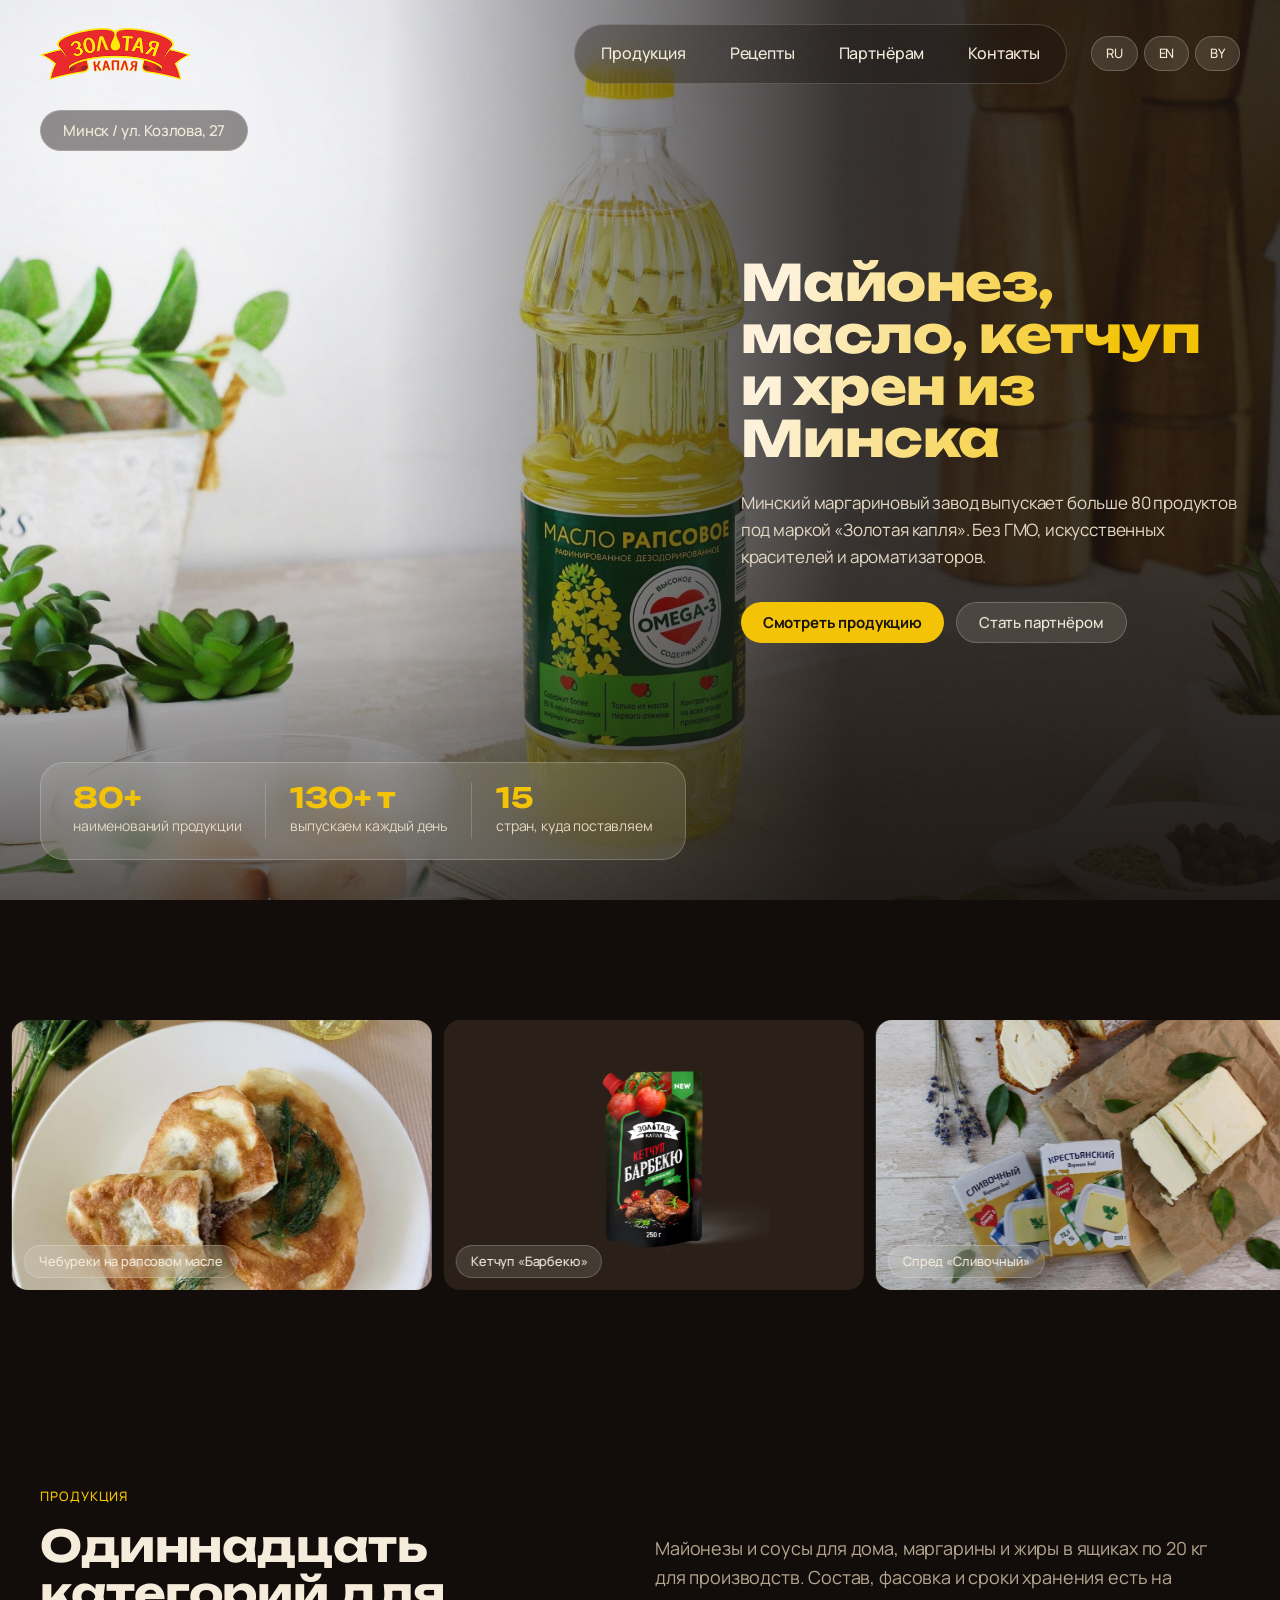
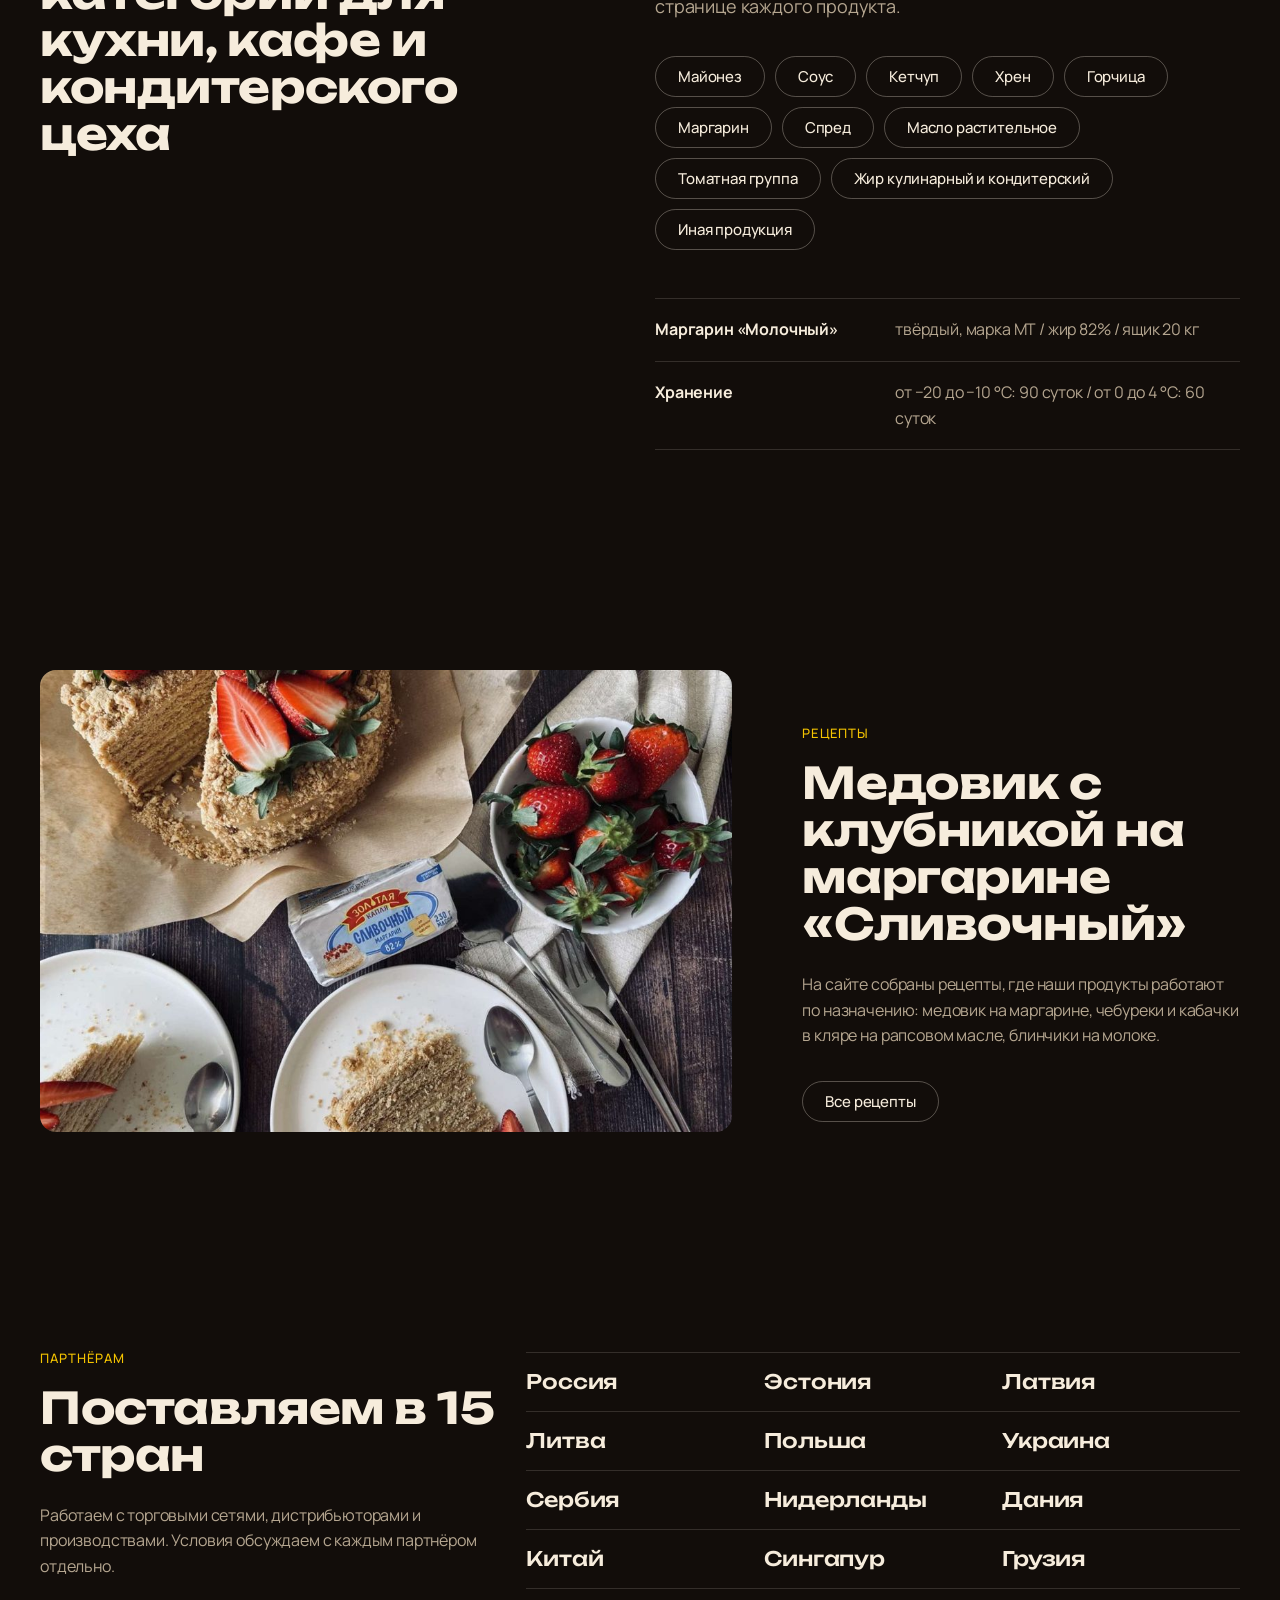
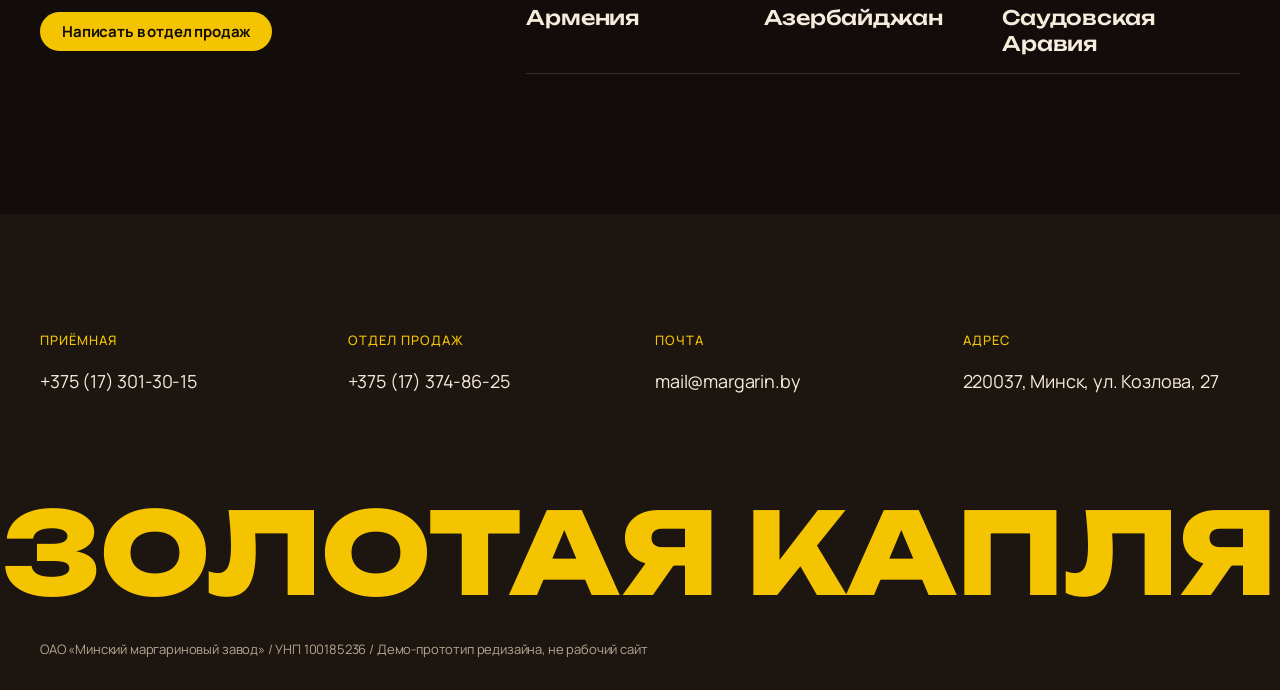
==== index.html @ e184e47b "Demo homepage redesign margarin.by" ====
<!doctype html><html lang="ru"><head><meta charset="utf-8"><meta name="viewport" content="width=device-width,initial-scale=1">
<title>Золотая капля / Минский маргариновый завод</title>
<link rel="preconnect" href="https://fonts.googleapis.com"><link href="https://fonts.googleapis.com/css2?family=Unbounded:wght@500;700;800&family=Manrope:wght@400;500;700&display=swap" rel="stylesheet">
<link rel="stylesheet" href="style.css"></head><body>
<div class="grain" aria-hidden="true"></div>
<header class="top">
  <a href="#" class="logo"><img src="assets/logo.png" alt="Золотая капля"></a>
  <nav class="menu"><a href="#products">Продукция</a><a href="#recipes">Рецепты</a><a href="#partners">Партнёрам</a><a href="#contacts">Контакты</a></nav>
  <div class="lang"><a class="pill glass" href="#">RU</a><a class="pill glass" href="#">EN</a><a class="pill glass" href="#">BY</a></div>
  <button class="burger pill glass" aria-label="Меню">Меню</button>
</header>

<section class="hero">
  <img class="hero-bg" src="assets/hero.jpg" alt="Масло рапсовое «Золотая капля» на кухонном столе">
  <div class="hero-shade"></div>
  <div class="hero-corner tl"><span class="pill glass">Минск / ул. Козлова, 27</span></div>
  <div class="hero-col">
    <h1 class="grad">Майонез, масло, кетчуп и хрен из Минска</h1>
    <p>Минский маргариновый завод выпускает больше 80 продуктов под маркой «Золотая капля». Без ГМО, искусственных красителей и ароматизаторов.</p>
    <div class="btns"><a class="pill solid" href="#products">Смотреть продукцию</a><a class="pill glass" href="#partners">Стать партнёром</a></div>
  </div>
  <ul class="hero-facts glass">
    <li><b>80+</b><span>наименований продукции</span></li>
    <li><b>130+ т</b><span>выпускаем каждый день</span></li>
    <li><b>15</b><span>стран, куда поставляем</span></li>
  </ul>
</section>

<section class="tape" aria-label="Продукция и блюда">
  <div class="track" id="track">
    <figure><img src="assets/medovik.jpg" alt=""><figcaption class="pill glass">Медовик на маргарине «Сливочный»</figcaption></figure>
    <figure class="pack"><img src="assets/pack-oil.png" alt=""><figcaption class="pill glass">Масло рапсовое с прованскими травами</figcaption></figure>
    <figure><img src="assets/ketchupy.jpg" alt=""><figcaption class="pill glass">Кетчупы</figcaption></figure>
    <figure class="pack"><img src="assets/pack-pink.png" alt=""><figcaption class="pill glass">Розовый майонез</figcaption></figure>
    <figure><img src="assets/cheburek.jpg" alt=""><figcaption class="pill glass">Чебуреки на рапсовом масле</figcaption></figure>
    <figure class="pack"><img src="assets/pack-bbq.png" alt=""><figcaption class="pill glass">Кетчуп «Барбекю»</figcaption></figure>
    <figure><img src="assets/spred.jpg" alt=""><figcaption class="pill glass">Спред «Сливочный»</figcaption></figure>
    <figure class="pack"><img src="assets/pack-vegan.png" alt=""><figcaption class="pill glass">Соус «Веган»</figcaption></figure>
    <figure><img src="assets/provansal.jpg" alt=""><figcaption class="pill glass">Майонез «Провансаль»</figcaption></figure>
    <figure class="pack"><img src="assets/pack-burger.png" alt=""><figcaption class="pill glass">Соус «Бургер»</figcaption></figure>
  </div>
</section>

<section class="split" id="products">
  <div class="wrap">
    <div class="split-l"><p class="kick">Продукция</p><h2>Одиннадцать категорий для кухни, кафе и кондитерского цеха</h2></div>
    <div class="split-r">
      <p class="lead">Майонезы и соусы для дома, маргарины и жиры в ящиках по 20 кг для производств. Состав, фасовка и сроки хранения есть на странице каждого продукта.</p>
      <ul class="chips">
        <li><a class="pill line" href="https://margarin.by/product/majonez/">Майонез</a></li><li><a class="pill line" href="https://margarin.by/product/sous/">Соус</a></li><li><a class="pill line" href="https://margarin.by/product/ketchup/">Кетчуп</a></li><li><a class="pill line" href="https://margarin.by/product/hren/">Хрен</a></li><li><a class="pill line" href="https://margarin.by/product/gorchicza/">Горчица</a></li><li><a class="pill line" href="https://margarin.by/product/margarin/">Маргарин</a></li><li><a class="pill line" href="https://margarin.by/product/spred/">Спред</a></li><li><a class="pill line" href="https://margarin.by/product/maslo-rastitelnoe/">Масло растительное</a></li><li><a class="pill line" href="https://margarin.by/product/tomatnaya-gruppa/">Томатная группа</a></li><li><a class="pill line" href="https://margarin.by/product/zhir-kulinarnyj-i-konditerskij/">Жир кулинарный и кондитерский</a></li><li><a class="pill line" href="https://margarin.by/product/inaya-produkcziya/">Иная продукция</a></li>
      </ul>
      <dl class="spec">
        <div><dt>Маргарин «Молочный»</dt><dd>твёрдый, марка МТ / жир 82% / ящик 20 кг</dd></div>
        <div><dt>Хранение</dt><dd>от −20 до −10 °C: 90 суток / от 0 до 4 °C: 60 суток</dd></div>
      </dl>
    </div>
  </div>
</section>

<section class="recipe" id="recipes">
  <div class="wrap">
    <figure class="recipe-ph"><img src="assets/medovik.jpg" alt="Медовик с клубникой"></figure>
    <div class="recipe-tx">
      <p class="kick">Рецепты</p>
      <h2>Медовик с клубникой на маргарине «Сливочный»</h2>
      <p>На сайте собраны рецепты, где наши продукты работают по назначению: медовик на маргарине, чебуреки и кабачки в кляре на рапсовом масле, блинчики на молоке.</p>
      <a class="pill line" href="https://margarin.by/recipe/">Все рецепты</a>
    </div>
  </div>
</section>

<section class="partners" id="partners">
  <div class="wrap">
    <div class="p-l"><p class="kick">Партнёрам</p><h2>Поставляем в 15 стран</h2><p>Работаем с торговыми сетями, дистрибьюторами и производствами. Условия обсуждаем с каждым партнёром отдельно.</p>
      <a class="pill solid" href="mailto:mail@margarin.by">Написать в отдел продаж</a></div>
    <ul class="countries"><li>Россия</li><li>Эстония</li><li>Латвия</li><li>Литва</li><li>Польша</li><li>Украина</li><li>Сербия</li><li>Нидерланды</li><li>Дания</li><li>Китай</li><li>Сингапур</li><li>Грузия</li><li>Армения</li><li>Азербайджан</li><li>Саудовская Аравия</li></ul>
  </div>
</section>

<footer class="foot" id="contacts">
  <div class="wrap foot-row">
    <div><p class="kick">Приёмная</p><a href="tel:+375173013015">+375 (17) 301-30-15</a></div>
    <div><p class="kick">Отдел продаж</p><a href="tel:+375173748625">+375 (17) 374-86-25</a></div>
    <div><p class="kick">Почта</p><a href="mailto:mail@margarin.by">mail@margarin.by</a></div>
    <div><p class="kick">Адрес</p><span>220037, Минск, ул. Козлова, 27</span></div>
  </div>
  <div class="caps" aria-hidden="true"><span id="caps">ЗОЛОТАЯ КАПЛЯ</span></div>
  <div class="wrap legal">ОАО «Минский маргариновый завод» / УНП 100185236 / Демо-прототип редизайна, не рабочий сайт</div>
</footer>
<script src="main.js"></script></body></html>
---- style.css ----
:root{--bg:#120d0a;--bg2:#1c1510;--ink:#f6ecdc;--mute:#b5a690;--acc:#f5c400;--e:cubic-bezier(.215,.61,.355,1);--disp:'Unbounded',sans-serif;--txt:'Manrope',sans-serif}
*{box-sizing:border-box;margin:0;padding:0}html{scroll-behavior:smooth}body{background:var(--bg);color:var(--ink);font:400 16px/1.6 var(--txt);letter-spacing:-.01em;overflow-x:hidden}
img{display:block;max-width:100%}a{color:inherit;text-decoration:none}ul{list-style:none}
.grain{position:fixed;inset:0;z-index:100;pointer-events:none;opacity:.06;background-image:url("data:image/svg+xml,%3Csvg xmlns='http://www.w3.org/2000/svg' width='200' height='200'%3E%3Cfilter id='n'%3E%3CfeTurbulence type='fractalNoise' baseFrequency='.85' numOctaves='3' stitchTiles='stitch'/%3E%3C/filter%3E%3Crect width='200' height='200' filter='url(%23n)'/%3E%3C/svg%3E");background-size:200px 200px}
.wrap{max-width:1520px;margin:0 auto;padding:0 40px}
.pill{display:inline-flex;align-items:center;gap:8px;border-radius:999px;padding:12px 22px;font:500 15px/1 var(--txt);transition:background .3s var(--e),color .3s var(--e),border-color .3s var(--e)}
.glass{background:rgba(255,248,235,.12);backdrop-filter:blur(18px);-webkit-backdrop-filter:blur(18px);border:1px solid rgba(255,248,235,.22)}
.solid{background:var(--acc);color:var(--bg);font-weight:700}.solid:hover{background:var(--ink)}
.line{border:1px solid rgba(246,236,220,.3)}.line:hover,.glass:hover{border-color:var(--acc);color:var(--acc)}
.kick{font:500 13px/1 var(--txt);text-transform:uppercase;letter-spacing:.08em;color:var(--acc);margin-bottom:20px}
h2{font:700 clamp(30px,3.4vw,52px)/1.08 var(--disp);letter-spacing:-.01em}
/* header */
.top{position:absolute;z-index:20;top:0;left:0;right:0;display:flex;align-items:center;gap:24px;padding:24px 40px}
.logo img{height:52px;width:auto}
.menu{display:flex;gap:4px;margin-left:auto;padding:6px;border-radius:999px;background:rgba(18,13,10,.35);backdrop-filter:blur(18px);-webkit-backdrop-filter:blur(18px);border:1px solid rgba(255,248,235,.18)}
.menu a{padding:10px 20px;border-radius:999px;font-weight:500;transition:background .3s var(--e)}.menu a:hover{background:rgba(255,248,235,.14)}
.lang{display:flex;gap:6px}.lang .pill{padding:10px 14px;font-size:13px}.burger{display:none;color:var(--ink);cursor:pointer}
/* hero */
.hero{position:relative;height:100vh;min-height:680px;overflow:hidden}
.hero-bg{position:absolute;inset:0;width:100%;height:100%;object-fit:cover;object-position:40% 50%}
.hero-shade{position:absolute;inset:0;background:linear-gradient(90deg,rgba(18,13,10,0) 30%,rgba(18,13,10,.82) 66%),linear-gradient(0deg,rgba(18,13,10,.7),rgba(18,13,10,0) 40%)}
.hero-corner.tl{position:absolute;left:40px;top:110px}
.hero-col{position:absolute;right:40px;top:50%;transform:translateY(-50%);width:39vw;max-width:620px}
.grad{font:800 clamp(34px,3.9vw,64px)/1.04 var(--disp);letter-spacing:-.01em;background:linear-gradient(100deg,#fff4dc 10%,#f5c400 75%);-webkit-background-clip:text;background-clip:text;color:transparent}
.hero-col p{margin:24px 0 32px;max-width:500px;color:#e6d9c4;font-size:17px}.btns{display:flex;gap:12px;flex-wrap:wrap}
.hero-facts{position:absolute;left:40px;bottom:40px;display:flex;gap:0;border-radius:24px;padding:20px 8px}
.hero-facts li{padding:0 24px;border-left:1px solid rgba(255,248,235,.2)}.hero-facts li:first-child{border:0}
.hero-facts b{display:block;font:700 28px/1.1 var(--disp);color:var(--acc)}.hero-facts span{font-size:14px;color:#e6d9c4}
/* tape */
.tape{padding:120px 0;overflow:hidden}
.track{display:flex;gap:12px;width:max-content;will-change:transform}
.track figure{position:relative;flex:0 0 420px;height:270px;border-radius:16px;overflow:hidden;background:var(--bg2)}
.track figure img{width:100%;height:100%;object-fit:cover}.track .pack{background:#2a2019}.track .pack img{object-fit:contain;padding:18px}
.track figcaption{position:absolute;left:12px;bottom:12px;font-size:13px;padding:9px 14px;color:var(--ink)}
/* split */
.split{padding:80px 0 140px}.split .wrap{display:grid;grid-template-columns:1fr 1fr;gap:30px}
.split-l h2{max-width:39vw}.split-r{padding-top:44px}.lead{color:var(--mute);font-size:18px;max-width:560px}
.chips{display:flex;flex-wrap:wrap;gap:10px;margin:36px 0 48px}
.spec{border-top:1px solid rgba(246,236,220,.15)}.spec div{display:grid;grid-template-columns:220px 1fr;gap:20px;padding:18px 0;border-bottom:1px solid rgba(246,236,220,.15)}.spec dt{font-weight:700}.spec dd{color:var(--mute)}
/* recipe */
.recipe{padding:80px 0}.recipe .wrap{display:grid;grid-template-columns:1.45fr 1fr;gap:30px;align-items:end}
.recipe-ph{border-radius:16px;overflow:hidden;aspect-ratio:3/2}.recipe-ph img{width:100%;height:100%;object-fit:cover}
.recipe-tx{padding:0 0 10px 40px}.recipe-tx p:not(.kick){color:var(--mute);margin:24px 0 32px}
/* partners */
.partners{padding:140px 0}.partners .wrap{display:grid;grid-template-columns:39fr 61fr;gap:30px}
.p-l p:not(.kick){color:var(--mute);margin:24px 0 32px;max-width:440px}
.countries{display:grid;grid-template-columns:repeat(3,1fr);align-content:start;border-top:1px solid rgba(246,236,220,.15)}
.countries li{padding:16px 0;border-bottom:1px solid rgba(246,236,220,.15);font:500 20px/1.3 var(--disp)}
/* footer */
.foot{padding:120px 0 30px;background:var(--bg2)}.foot-row{display:grid;grid-template-columns:repeat(4,1fr);gap:30px}.foot-row a,.foot-row span{font-size:18px}
.caps{overflow:hidden;margin:100px 0 30px;white-space:nowrap;line-height:.82}
.caps{text-align:center}.caps span{display:inline-block;font:800 100px/1 var(--disp);letter-spacing:0;text-transform:uppercase;color:var(--acc);text-align:center}
.legal{font-size:13px;color:var(--mute)}
@media(max-width:900px){
 .wrap{padding:0 20px}.top{padding:16px 20px}.logo img{height:40px}.menu,.lang{display:none}.burger{display:inline-flex;margin-left:auto;padding:10px 16px}
 .hero{height:100svh;min-height:640px}.hero-bg{object-position:30% 50%}
 .hero-shade{background:linear-gradient(0deg,rgba(18,13,10,.95) 30%,rgba(18,13,10,0) 65%)}
 .hero-corner.tl{left:20px;top:84px}.hero-col{left:20px;right:20px;top:auto;bottom:120px;transform:none;width:auto}.hero-col p{font-size:15px;margin:14px 0 20px}
 .grad{font-size:30px}.hero-facts{left:20px;right:20px;bottom:20px;padding:14px 0}.hero-facts li{padding:0 12px;flex:1}.hero-facts b{font-size:18px}.hero-facts span{font-size:11px;line-height:1.3;display:block}
 .tape{padding:80px 0}.track figure{flex-basis:300px;height:193px}
 .split .wrap,.recipe .wrap,.partners .wrap{grid-template-columns:1fr}.split-l h2{max-width:none}.split-r{padding-top:0}.recipe-tx{padding:0}
 .spec div{grid-template-columns:1fr;gap:4px}.hero-bg{object-position:38% 20%}.countries{grid-template-columns:1fr 1fr}.countries li{font-size:15px}.foot-row{grid-template-columns:1fr 1fr}.partners{padding:80px 0}.split{padding:80px 0}.foot{padding:80px 0 24px}
}
@media(prefers-reduced-motion:reduce){*{transition:none!important;scroll-behavior:auto!important}}
.hero-corner .pill{background:rgba(18,13,10,.45);color:var(--ink)}
.foot-row a{white-space:nowrap}
@media(max-width:900px){.hero-bg{height:50%;object-position:38% 12%}.burger{background:rgba(18,13,10,.45)}.hero-shade{background:linear-gradient(0deg,var(--bg) 42%,rgba(18,13,10,0) 60%)}.hero-col{bottom:118px}.foot-row a{font-size:16px}}
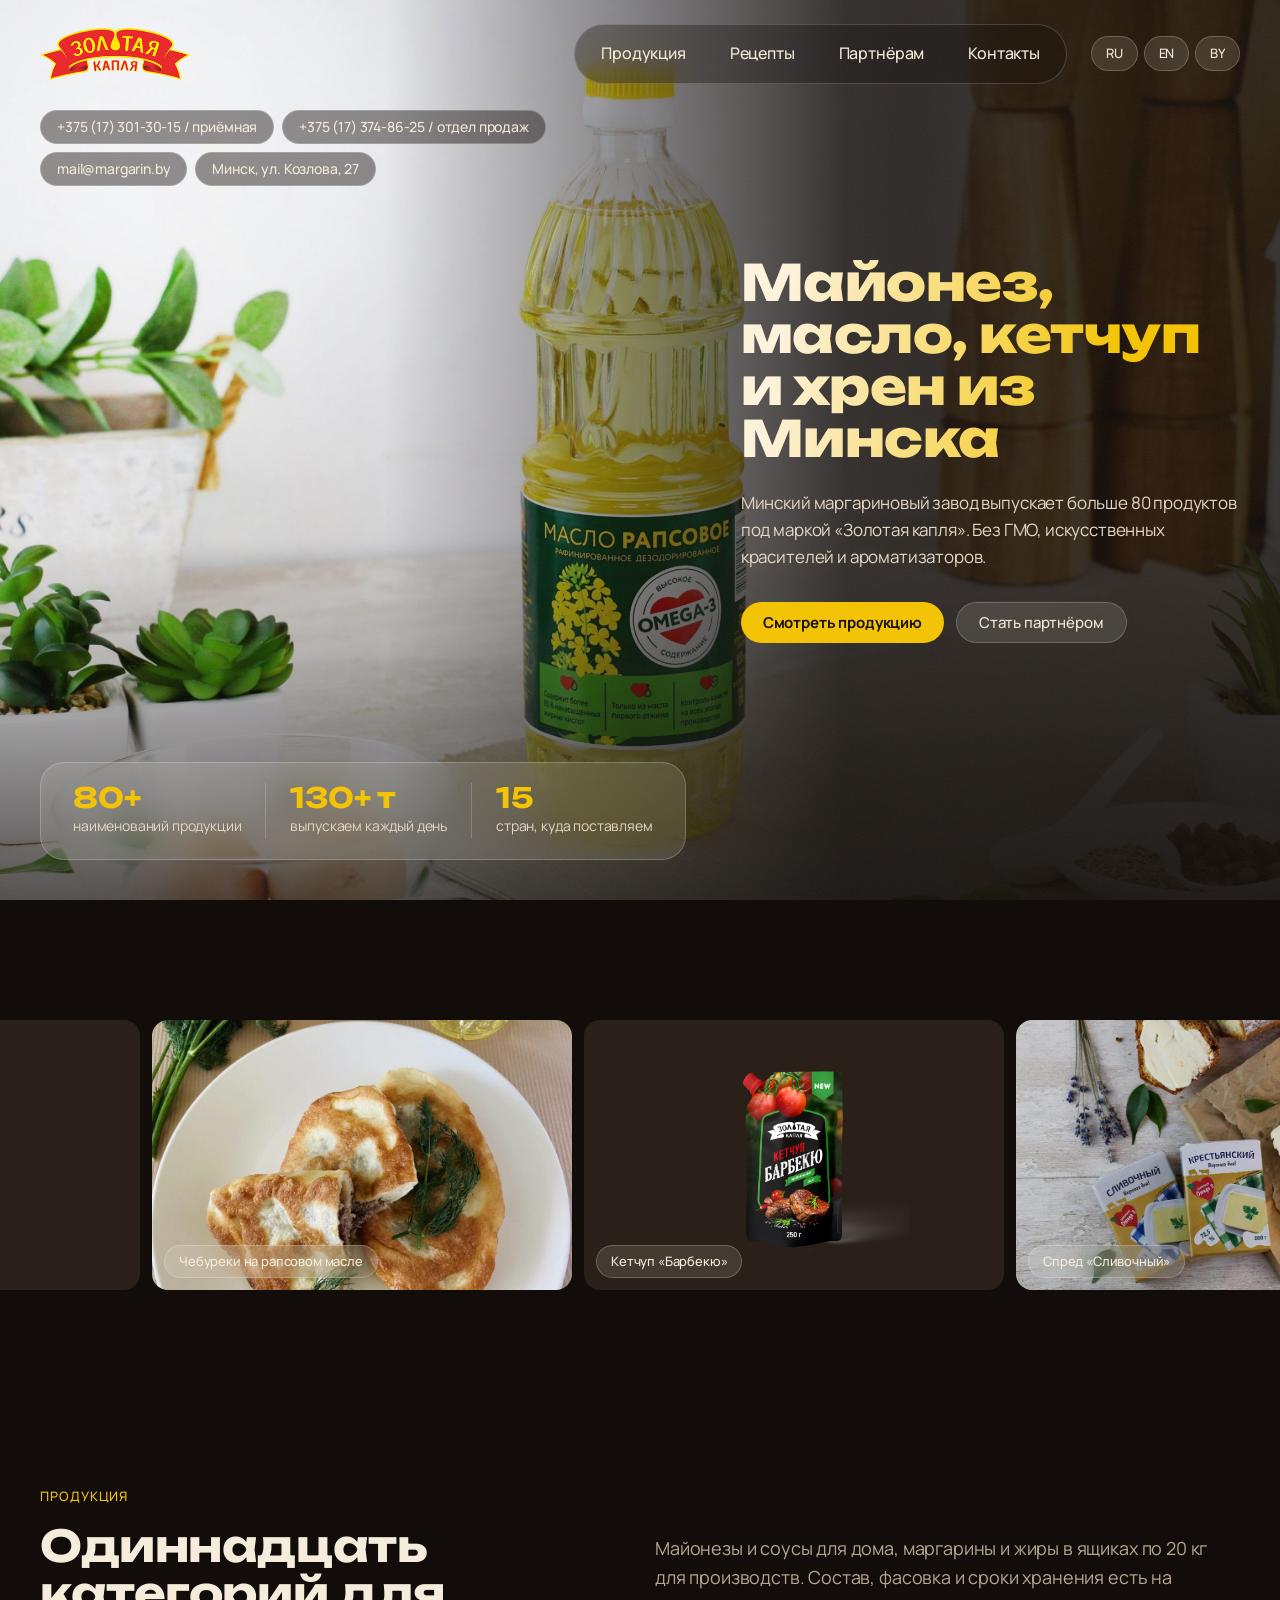
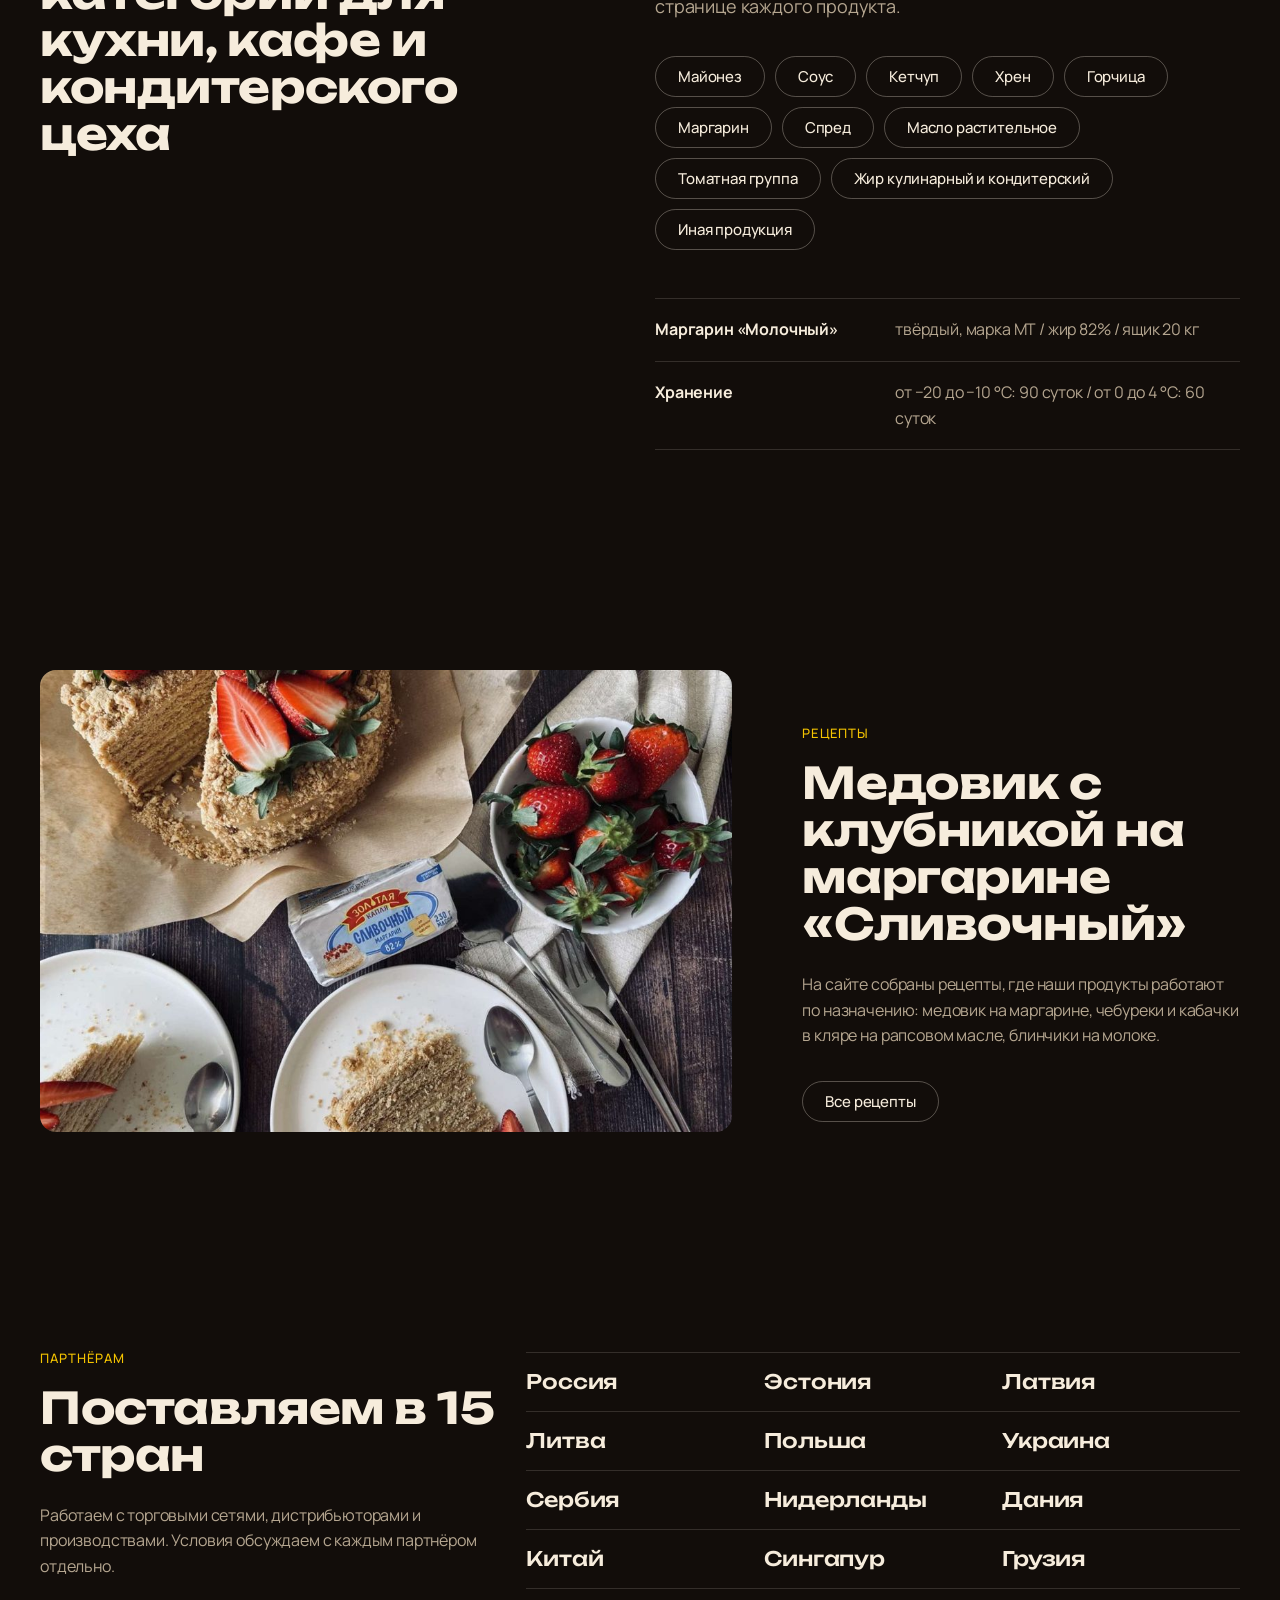
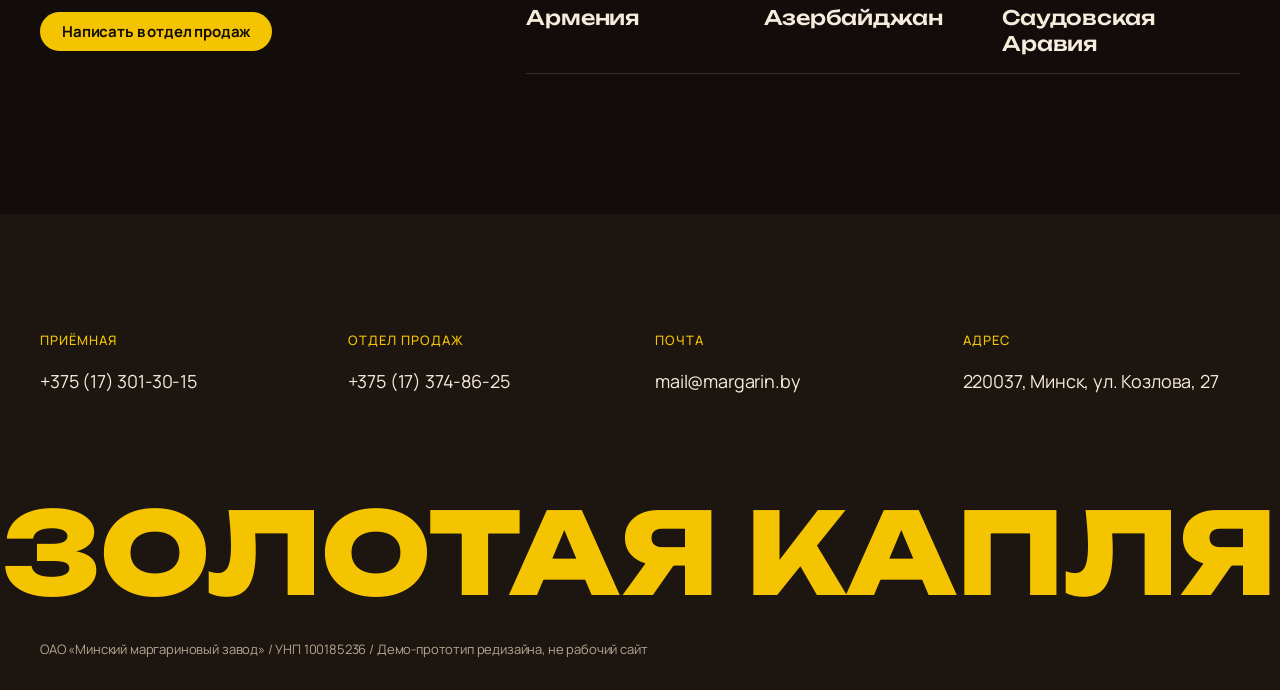
==== commit 3b378fea: "Contacts in header" ====
--- a/index.html
+++ b/index.html
@@ -7,13 +7,14 @@
   <a href="#" class="logo"><img src="assets/logo.png" alt="Золотая капля"></a>
   <nav class="menu"><a href="#products">Продукция</a><a href="#recipes">Рецепты</a><a href="#partners">Партнёрам</a><a href="#contacts">Контакты</a></nav>
   <div class="lang"><a class="pill glass" href="#">RU</a><a class="pill glass" href="#">EN</a><a class="pill glass" href="#">BY</a></div>
+  <a class="call pill glass" href="tel:+375173748625" aria-label="Позвонить в отдел продаж">Позвонить</a>
   <button class="burger pill glass" aria-label="Меню">Меню</button>
 </header>
 
 <section class="hero">
   <img class="hero-bg" src="assets/hero.jpg" alt="Масло рапсовое «Золотая капля» на кухонном столе">
   <div class="hero-shade"></div>
-  <div class="hero-corner tl"><span class="pill glass">Минск / ул. Козлова, 27</span></div>
+  <div class="hero-corner tl contacts"><a class="pill glass" href="tel:+375173013015">+375 (17) 301-30-15 / приёмная</a><a class="pill glass" href="tel:+375173748625">+375 (17) 374-86-25 / отдел продаж</a><a class="pill glass" href="mailto:mail@margarin.by">mail@margarin.by</a><span class="pill glass">Минск, ул. Козлова, 27</span></div>
   <div class="hero-col">
     <h1 class="grad">Майонез, масло, кетчуп и хрен из Минска</h1>
     <p>Минский маргариновый завод выпускает больше 80 продуктов под маркой «Золотая капля». Без ГМО, искусственных красителей и ароматизаторов.</p>
--- a/style.css
+++ b/style.css
@@ -65,3 +65,6 @@
 .hero-corner .pill{background:rgba(18,13,10,.45);color:var(--ink)}
 .foot-row a{white-space:nowrap}
 @media(max-width:900px){.hero-bg{height:50%;object-position:38% 12%}.burger{background:rgba(18,13,10,.45)}.hero-shade{background:linear-gradient(0deg,var(--bg) 42%,rgba(18,13,10,0) 60%)}.hero-col{bottom:118px}.foot-row a{font-size:16px}}
+.contacts{display:flex;flex-wrap:wrap;gap:8px;max-width:46vw}.contacts .pill{padding:9px 16px;font-size:14px;background:rgba(18,13,10,.45)}
+.call{display:none}
+@media(max-width:900px){.contacts{display:none}.call{display:inline-flex;margin-left:auto;padding:10px 16px;background:var(--acc);color:var(--bg);font-weight:700;border:0}.burger{margin-left:0}}
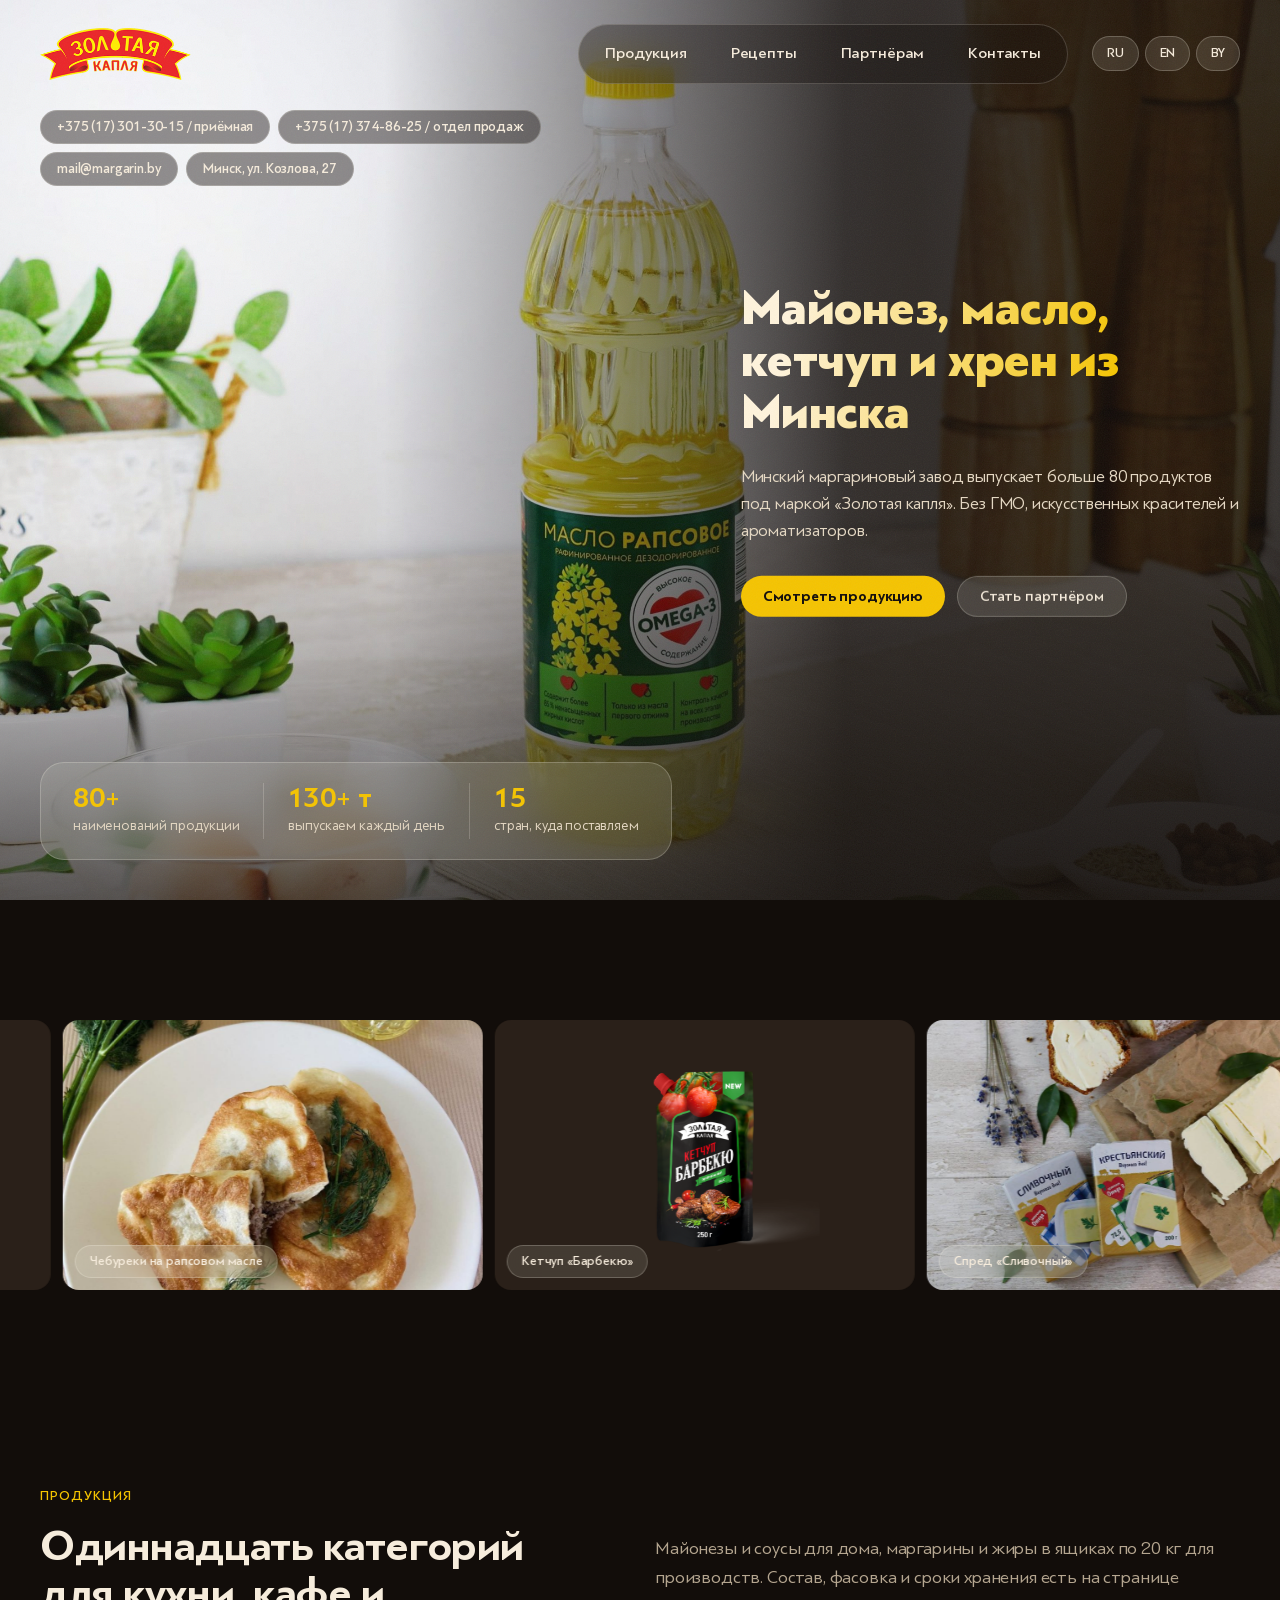
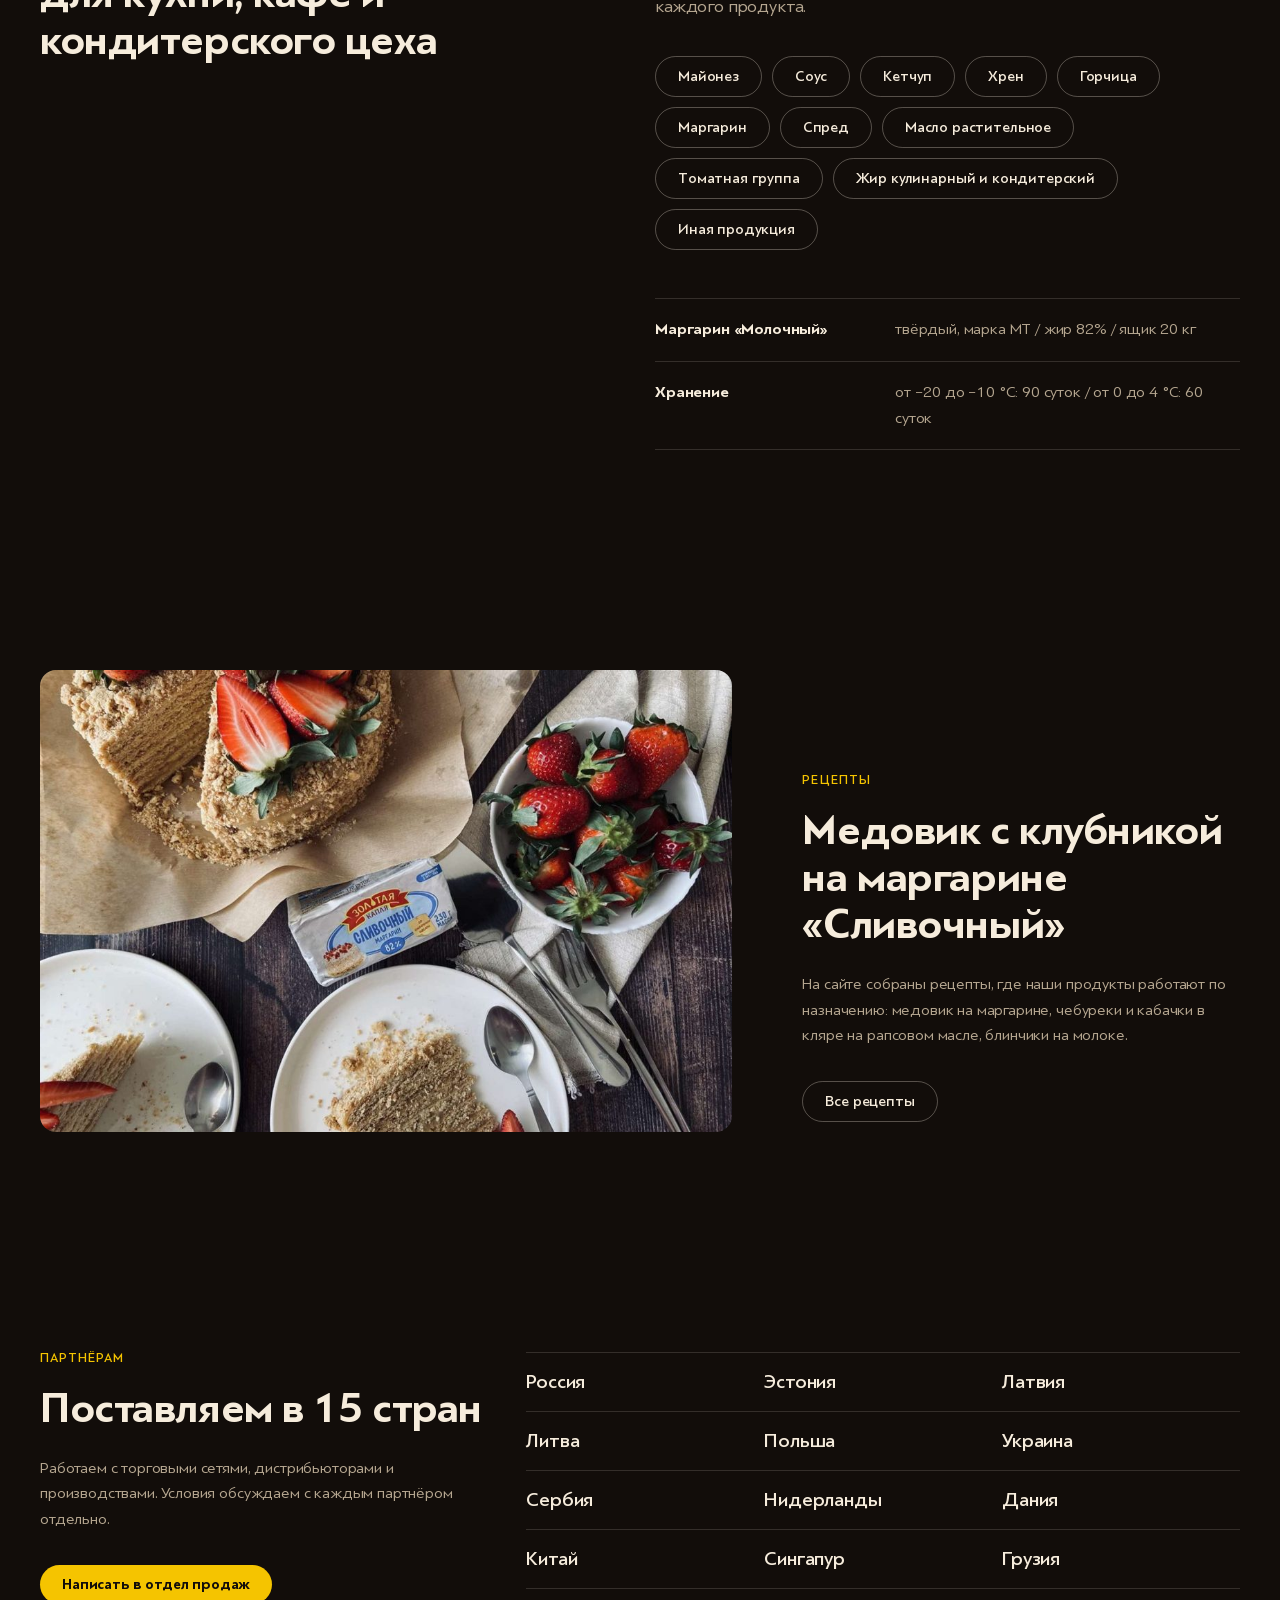
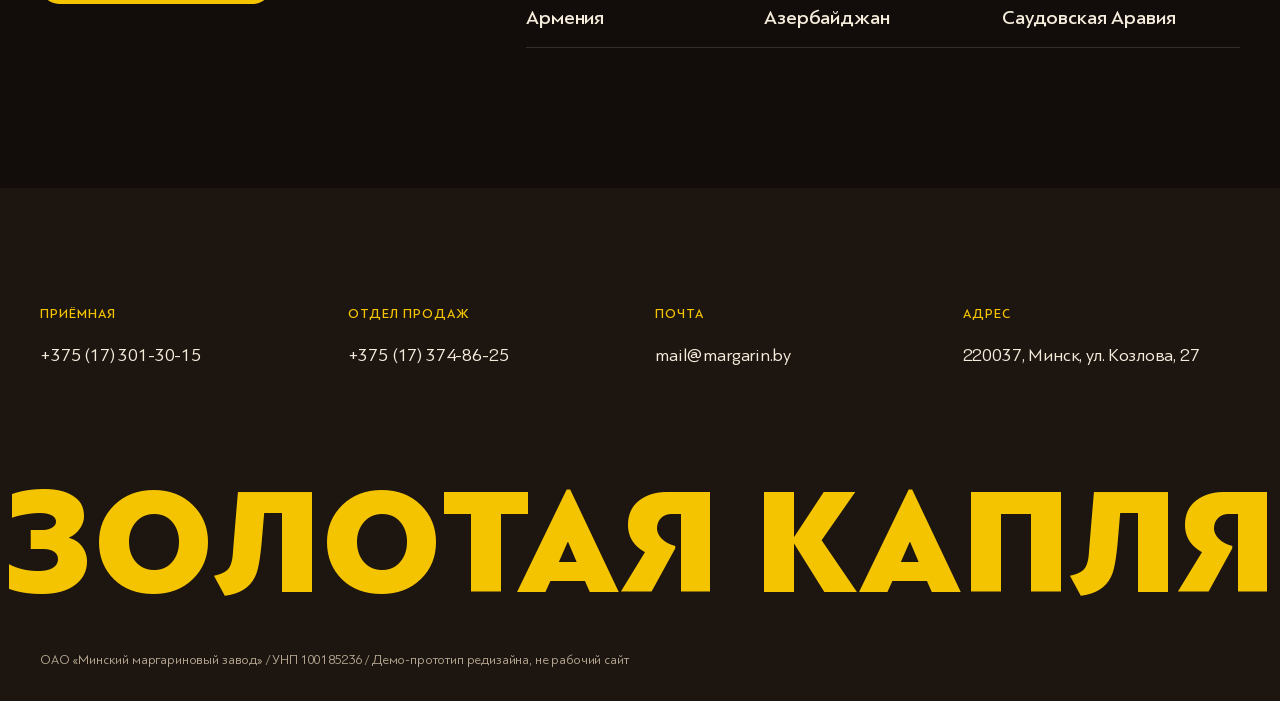
==== commit 4bc46c37: "Switch to PFBagueSansPro (local woff 400/500/700/900)" ====
--- a/index.html
+++ b/index.html
@@ -1,6 +1,6 @@
 <!doctype html><html lang="ru"><head><meta charset="utf-8"><meta name="viewport" content="width=device-width,initial-scale=1">
 <title>Золотая капля / Минский маргариновый завод</title>
-<link rel="preconnect" href="https://fonts.googleapis.com"><link href="https://fonts.googleapis.com/css2?family=Unbounded:wght@500;700;800&family=Manrope:wght@400;500;700&display=swap" rel="stylesheet">
+
 <link rel="stylesheet" href="style.css"></head><body>
 <div class="grain" aria-hidden="true"></div>
 <header class="top">
--- a/style.css
+++ b/style.css
@@ -1,4 +1,8 @@
-:root{--bg:#120d0a;--bg2:#1c1510;--ink:#f6ecdc;--mute:#b5a690;--acc:#f5c400;--e:cubic-bezier(.215,.61,.355,1);--disp:'Unbounded',sans-serif;--txt:'Manrope',sans-serif}
+@font-face{font-family:'PFBagueSansPro';src:url(fonts/PFBagueSansPro.woff) format('woff');font-weight:400;font-style:normal;font-display:swap}
+@font-face{font-family:'PFBagueSansPro';src:url(fonts/PFBagueSansPro-Medium.woff) format('woff');font-weight:500;font-style:normal;font-display:swap}
+@font-face{font-family:'PFBagueSansPro';src:url(fonts/PFBagueSansPro-Bold.woff) format('woff');font-weight:700;font-style:normal;font-display:swap}
+@font-face{font-family:'PFBagueSansPro';src:url(fonts/PFBagueSansPro-Black.woff) format('woff');font-weight:900;font-style:normal;font-display:swap}
+:root{--bg:#120d0a;--bg2:#1c1510;--ink:#f6ecdc;--mute:#b5a690;--acc:#f5c400;--e:cubic-bezier(.215,.61,.355,1);--disp:'PFBagueSansPro',sans-serif;--txt:'PFBagueSansPro',sans-serif}
 *{box-sizing:border-box;margin:0;padding:0}html{scroll-behavior:smooth}body{background:var(--bg);color:var(--ink);font:400 16px/1.6 var(--txt);letter-spacing:-.01em;overflow-x:hidden}
 img{display:block;max-width:100%}a{color:inherit;text-decoration:none}ul{list-style:none}
 .grain{position:fixed;inset:0;z-index:100;pointer-events:none;opacity:.06;background-image:url("data:image/svg+xml,%3Csvg xmlns='http://www.w3.org/2000/svg' width='200' height='200'%3E%3Cfilter id='n'%3E%3CfeTurbulence type='fractalNoise' baseFrequency='.85' numOctaves='3' stitchTiles='stitch'/%3E%3C/filter%3E%3Crect width='200' height='200' filter='url(%23n)'/%3E%3C/svg%3E");background-size:200px 200px}
@@ -21,7 +25,7 @@
 .hero-shade{position:absolute;inset:0;background:linear-gradient(90deg,rgba(18,13,10,0) 30%,rgba(18,13,10,.82) 66%),linear-gradient(0deg,rgba(18,13,10,.7),rgba(18,13,10,0) 40%)}
 .hero-corner.tl{position:absolute;left:40px;top:110px}
 .hero-col{position:absolute;right:40px;top:50%;transform:translateY(-50%);width:39vw;max-width:620px}
-.grad{font:800 clamp(34px,3.9vw,64px)/1.04 var(--disp);letter-spacing:-.01em;background:linear-gradient(100deg,#fff4dc 10%,#f5c400 75%);-webkit-background-clip:text;background-clip:text;color:transparent}
+.grad{font:900 clamp(34px,3.9vw,64px)/1.04 var(--disp);letter-spacing:-.01em;background:linear-gradient(100deg,#fff4dc 10%,#f5c400 75%);-webkit-background-clip:text;background-clip:text;color:transparent}
 .hero-col p{margin:24px 0 32px;max-width:500px;color:#e6d9c4;font-size:17px}.btns{display:flex;gap:12px;flex-wrap:wrap}
 .hero-facts{position:absolute;left:40px;bottom:40px;display:flex;gap:0;border-radius:24px;padding:20px 8px}
 .hero-facts li{padding:0 24px;border-left:1px solid rgba(255,248,235,.2)}.hero-facts li:first-child{border:0}
@@ -49,7 +53,7 @@
 /* footer */
 .foot{padding:120px 0 30px;background:var(--bg2)}.foot-row{display:grid;grid-template-columns:repeat(4,1fr);gap:30px}.foot-row a,.foot-row span{font-size:18px}
 .caps{overflow:hidden;margin:100px 0 30px;white-space:nowrap;line-height:.82}
-.caps{text-align:center}.caps span{display:inline-block;font:800 100px/1 var(--disp);letter-spacing:0;text-transform:uppercase;color:var(--acc);text-align:center}
+.caps{text-align:center}.caps span{display:inline-block;font:900 100px/1 var(--disp);letter-spacing:0;text-transform:uppercase;color:var(--acc);text-align:center}
 .legal{font-size:13px;color:var(--mute)}
 @media(max-width:900px){
  .wrap{padding:0 20px}.top{padding:16px 20px}.logo img{height:40px}.menu,.lang{display:none}.burger{display:inline-flex;margin-left:auto;padding:10px 16px}
@@ -68,3 +72,4 @@
 .contacts{display:flex;flex-wrap:wrap;gap:8px;max-width:46vw}.contacts .pill{padding:9px 16px;font-size:14px;background:rgba(18,13,10,.45)}
 .call{display:none}
 @media(max-width:900px){.contacts{display:none}.call{display:inline-flex;margin-left:auto;padding:10px 16px;background:var(--acc);color:var(--bg);font-weight:700;border:0}.burger{margin-left:0}}
+@media(max-width:900px){.hero-bg{-webkit-mask-image:linear-gradient(180deg,#000 70%,transparent);mask-image:linear-gradient(180deg,#000 70%,transparent)}}
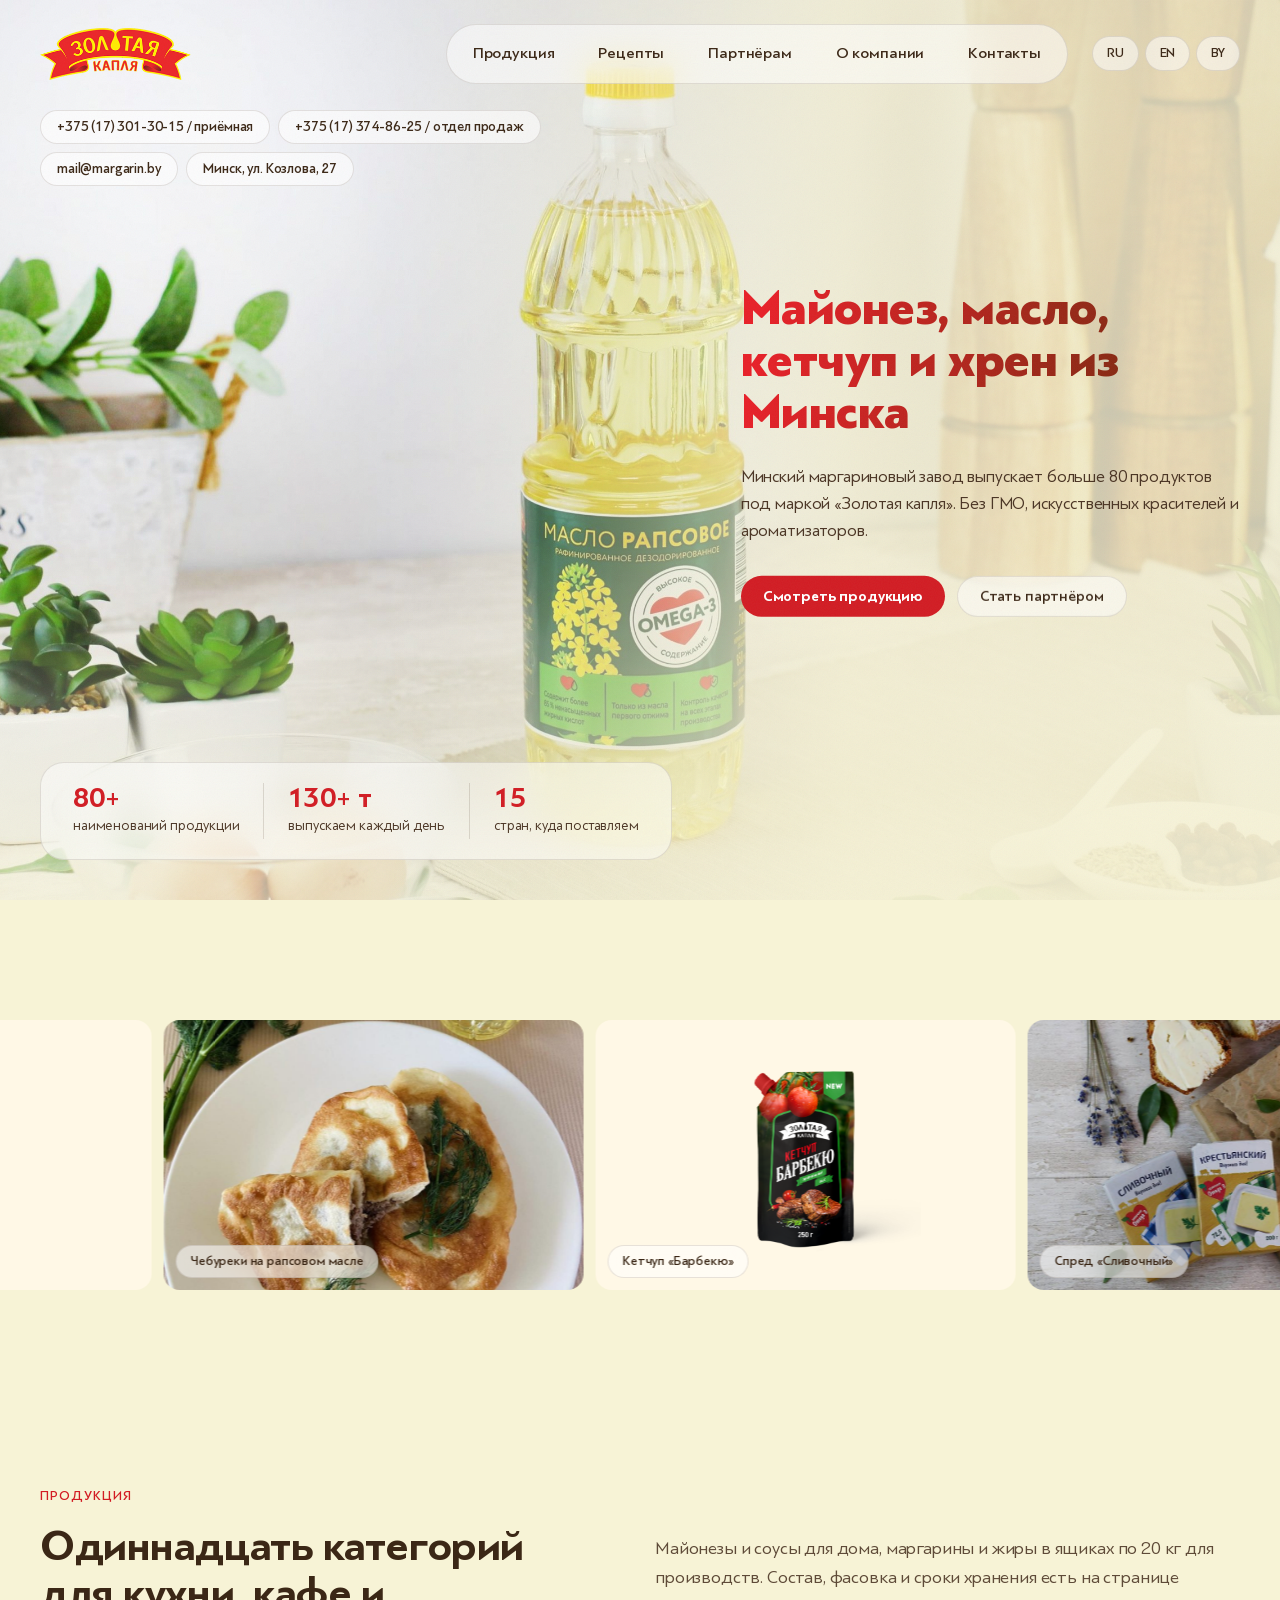
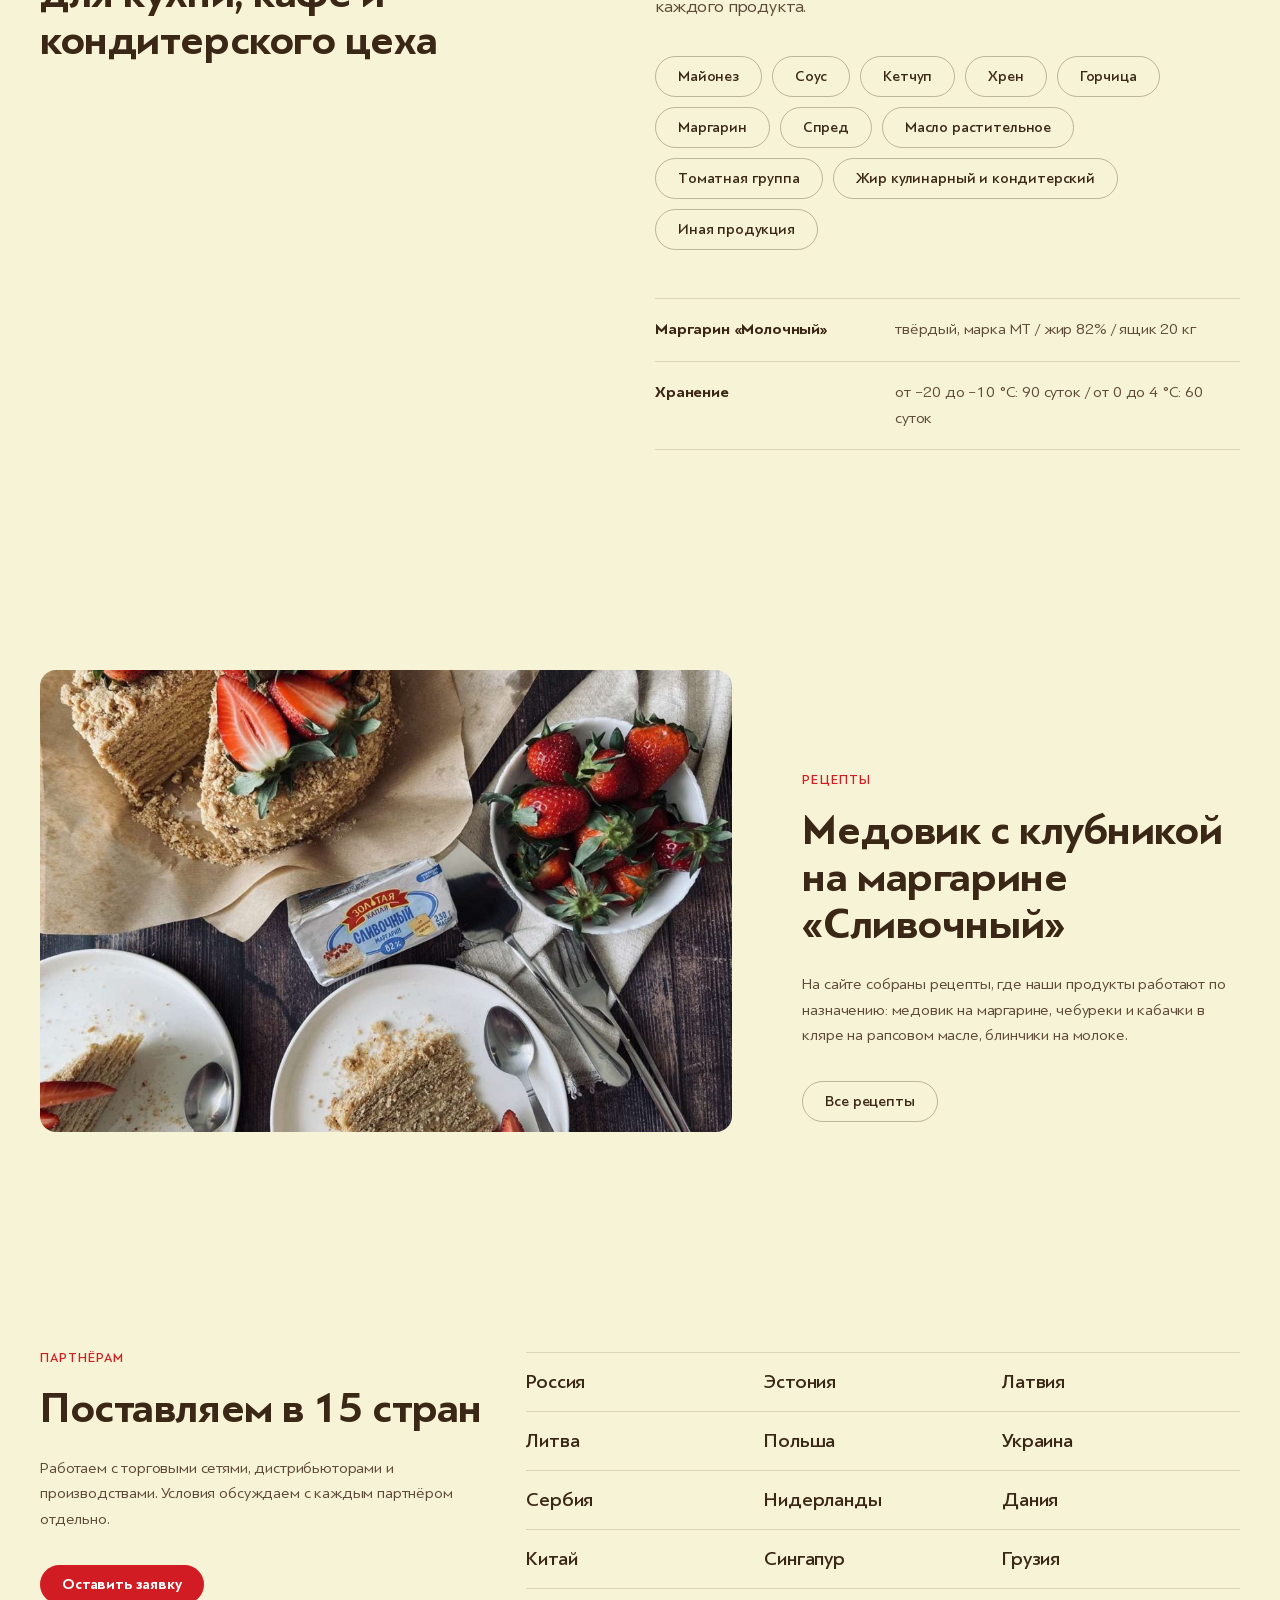
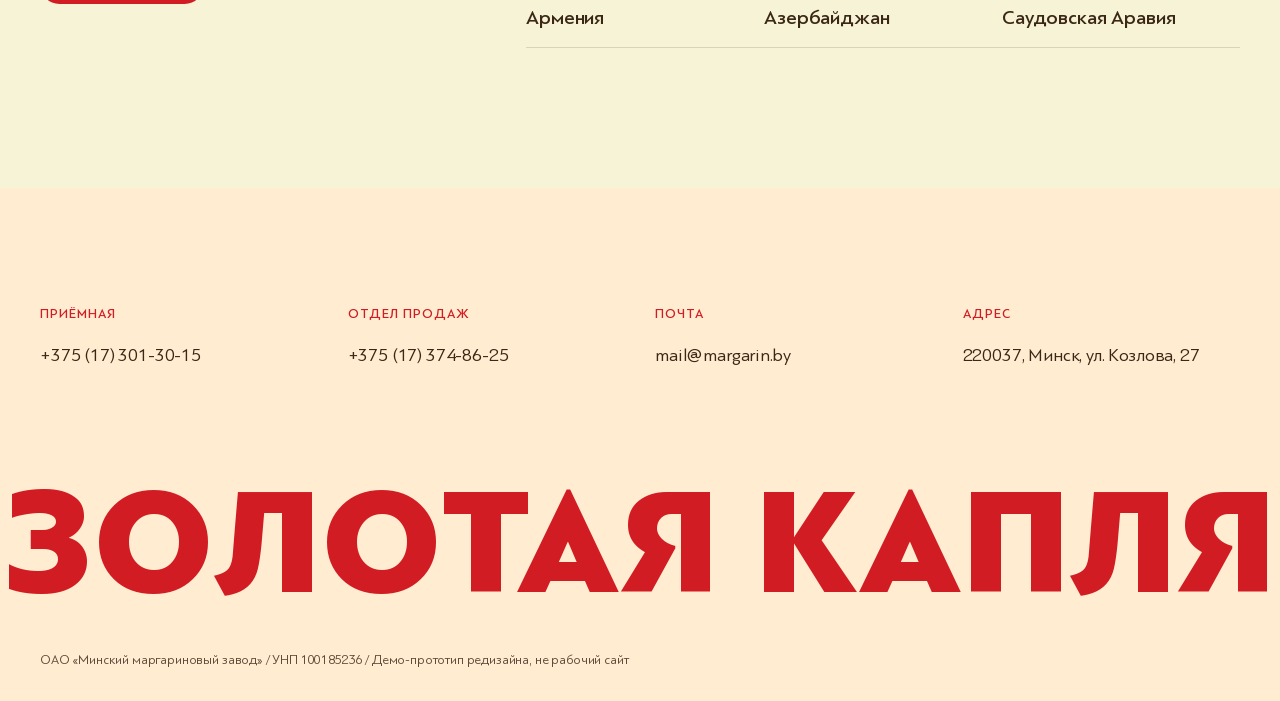
==== commit 330c180f: "Inner pages: catalog, category, product, recipes, recipe, partners, about, contacts; working burger" ====
--- a/index.html
+++ b/index.html
@@ -4,11 +4,11 @@
 <link rel="stylesheet" href="style.css"></head><body>
 <div class="grain" aria-hidden="true"></div>
 <header class="top">
-  <a href="#" class="logo"><img src="assets/logo.png" alt="Золотая капля"></a>
-  <nav class="menu"><a href="#products">Продукция</a><a href="#recipes">Рецепты</a><a href="#partners">Партнёрам</a><a href="#contacts">Контакты</a></nav>
+  <a href="index.html" class="logo"><img src="assets/logo.png" alt="Золотая капля"></a>
+  <nav class="menu" id="menu"><a href="catalog.html">Продукция</a><a href="recipes.html">Рецепты</a><a href="partners.html">Партнёрам</a><a href="about.html">О компании</a><a href="contacts.html">Контакты</a></nav>
   <div class="lang"><a class="pill glass" href="#">RU</a><a class="pill glass" href="#">EN</a><a class="pill glass" href="#">BY</a></div>
   <a class="call pill glass" href="tel:+375173748625" aria-label="Позвонить в отдел продаж">Позвонить</a>
-  <button class="burger pill glass" aria-label="Меню">Меню</button>
+  <button class="burger pill glass" aria-label="Меню" aria-controls="menu" aria-expanded="false">Меню</button>
 </header>
 
 <section class="hero">
@@ -18,7 +18,7 @@
   <div class="hero-col">
     <h1 class="grad">Майонез, масло, кетчуп и хрен из Минска</h1>
     <p>Минский маргариновый завод выпускает больше 80 продуктов под маркой «Золотая капля». Без ГМО, искусственных красителей и ароматизаторов.</p>
-    <div class="btns"><a class="pill solid" href="#products">Смотреть продукцию</a><a class="pill glass" href="#partners">Стать партнёром</a></div>
+    <div class="btns"><a class="pill solid" href="catalog.html">Смотреть продукцию</a><a class="pill glass" href="partners.html">Стать партнёром</a></div>
   </div>
   <ul class="hero-facts glass">
     <li><b>80+</b><span>наименований продукции</span></li>
@@ -48,7 +48,7 @@
     <div class="split-r">
       <p class="lead">Майонезы и соусы для дома, маргарины и жиры в ящиках по 20 кг для производств. Состав, фасовка и сроки хранения есть на странице каждого продукта.</p>
       <ul class="chips">
-        <li><a class="pill line" href="https://margarin.by/product/majonez/">Майонез</a></li><li><a class="pill line" href="https://margarin.by/product/sous/">Соус</a></li><li><a class="pill line" href="https://margarin.by/product/ketchup/">Кетчуп</a></li><li><a class="pill line" href="https://margarin.by/product/hren/">Хрен</a></li><li><a class="pill line" href="https://margarin.by/product/gorchicza/">Горчица</a></li><li><a class="pill line" href="https://margarin.by/product/margarin/">Маргарин</a></li><li><a class="pill line" href="https://margarin.by/product/spred/">Спред</a></li><li><a class="pill line" href="https://margarin.by/product/maslo-rastitelnoe/">Масло растительное</a></li><li><a class="pill line" href="https://margarin.by/product/tomatnaya-gruppa/">Томатная группа</a></li><li><a class="pill line" href="https://margarin.by/product/zhir-kulinarnyj-i-konditerskij/">Жир кулинарный и кондитерский</a></li><li><a class="pill line" href="https://margarin.by/product/inaya-produkcziya/">Иная продукция</a></li>
+        <li><a class="pill line" href="majonez.html">Майонез</a></li><li><a class="pill line" href="catalog.html">Соус</a></li><li><a class="pill line" href="catalog.html">Кетчуп</a></li><li><a class="pill line" href="catalog.html">Хрен</a></li><li><a class="pill line" href="catalog.html">Горчица</a></li><li><a class="pill line" href="catalog.html">Маргарин</a></li><li><a class="pill line" href="catalog.html">Спред</a></li><li><a class="pill line" href="catalog.html">Масло растительное</a></li><li><a class="pill line" href="catalog.html">Томатная группа</a></li><li><a class="pill line" href="catalog.html">Жир кулинарный и кондитерский</a></li><li><a class="pill line" href="catalog.html">Иная продукция</a></li>
       </ul>
       <dl class="spec">
         <div><dt>Маргарин «Молочный»</dt><dd>твёрдый, марка МТ / жир 82% / ящик 20 кг</dd></div>
@@ -65,7 +65,7 @@
       <p class="kick">Рецепты</p>
       <h2>Медовик с клубникой на маргарине «Сливочный»</h2>
       <p>На сайте собраны рецепты, где наши продукты работают по назначению: медовик на маргарине, чебуреки и кабачки в кляре на рапсовом масле, блинчики на молоке.</p>
-      <a class="pill line" href="https://margarin.by/recipe/">Все рецепты</a>
+      <a class="pill line" href="recipes.html">Все рецепты</a>
     </div>
   </div>
 </section>
@@ -73,7 +73,7 @@
 <section class="partners" id="partners">
   <div class="wrap">
     <div class="p-l"><p class="kick">Партнёрам</p><h2>Поставляем в 15 стран</h2><p>Работаем с торговыми сетями, дистрибьюторами и производствами. Условия обсуждаем с каждым партнёром отдельно.</p>
-      <a class="pill solid" href="mailto:mail@margarin.by">Написать в отдел продаж</a></div>
+      <a class="pill solid" href="partners.html#form">Оставить заявку</a></div>
     <ul class="countries"><li>Россия</li><li>Эстония</li><li>Латвия</li><li>Литва</li><li>Польша</li><li>Украина</li><li>Сербия</li><li>Нидерланды</li><li>Дания</li><li>Китай</li><li>Сингапур</li><li>Грузия</li><li>Армения</li><li>Азербайджан</li><li>Саудовская Аравия</li></ul>
   </div>
 </section>
--- a/style.css
+++ b/style.css
@@ -2,45 +2,45 @@
 @font-face{font-family:'PFBagueSansPro';src:url(fonts/PFBagueSansPro-Medium.woff) format('woff');font-weight:500;font-style:normal;font-display:swap}
 @font-face{font-family:'PFBagueSansPro';src:url(fonts/PFBagueSansPro-Bold.woff) format('woff');font-weight:700;font-style:normal;font-display:swap}
 @font-face{font-family:'PFBagueSansPro';src:url(fonts/PFBagueSansPro-Black.woff) format('woff');font-weight:900;font-style:normal;font-display:swap}
-:root{--bg:#120d0a;--bg2:#1c1510;--ink:#f6ecdc;--mute:#b5a690;--acc:#f5c400;--e:cubic-bezier(.215,.61,.355,1);--disp:'PFBagueSansPro',sans-serif;--txt:'PFBagueSansPro',sans-serif}
+:root{--bg:#F7F3D6;--bg2:#FFECD1;--ink:#3B2716;--mute:#5E4A38;--acc:#D21C23;--e:cubic-bezier(.215,.61,.355,1);--disp:'PFBagueSansPro',sans-serif;--txt:'PFBagueSansPro',sans-serif}
 *{box-sizing:border-box;margin:0;padding:0}html{scroll-behavior:smooth}body{background:var(--bg);color:var(--ink);font:400 16px/1.6 var(--txt);letter-spacing:-.01em;overflow-x:hidden}
 img{display:block;max-width:100%}a{color:inherit;text-decoration:none}ul{list-style:none}
-.grain{position:fixed;inset:0;z-index:100;pointer-events:none;opacity:.06;background-image:url("data:image/svg+xml,%3Csvg xmlns='http://www.w3.org/2000/svg' width='200' height='200'%3E%3Cfilter id='n'%3E%3CfeTurbulence type='fractalNoise' baseFrequency='.85' numOctaves='3' stitchTiles='stitch'/%3E%3C/filter%3E%3Crect width='200' height='200' filter='url(%23n)'/%3E%3C/svg%3E");background-size:200px 200px}
+.grain{position:fixed;inset:0;z-index:100;pointer-events:none;opacity:.05;background-image:url("data:image/svg+xml,%3Csvg xmlns='http://www.w3.org/2000/svg' width='200' height='200'%3E%3Cfilter id='n'%3E%3CfeTurbulence type='fractalNoise' baseFrequency='.85' numOctaves='3' stitchTiles='stitch'/%3E%3C/filter%3E%3Crect width='200' height='200' filter='url(%23n)'/%3E%3C/svg%3E");background-size:200px 200px}
 .wrap{max-width:1520px;margin:0 auto;padding:0 40px}
 .pill{display:inline-flex;align-items:center;gap:8px;border-radius:999px;padding:12px 22px;font:500 15px/1 var(--txt);transition:background .3s var(--e),color .3s var(--e),border-color .3s var(--e)}
-.glass{background:rgba(255,248,235,.12);backdrop-filter:blur(18px);-webkit-backdrop-filter:blur(18px);border:1px solid rgba(255,248,235,.22)}
-.solid{background:var(--acc);color:var(--bg);font-weight:700}.solid:hover{background:var(--ink)}
-.line{border:1px solid rgba(246,236,220,.3)}.line:hover,.glass:hover{border-color:var(--acc);color:var(--acc)}
+.glass{background:rgba(255,255,255,.55);backdrop-filter:blur(18px);-webkit-backdrop-filter:blur(18px);border:1px solid rgba(59,39,22,.12)}
+.solid{background:var(--acc);color:#fff;font-weight:700}.solid:hover{background:var(--ink);color:#fff}
+.line{border:1px solid rgba(59,39,22,.3)}.line:hover,.glass:hover{border-color:var(--acc);color:var(--acc)}
 .kick{font:500 13px/1 var(--txt);text-transform:uppercase;letter-spacing:.08em;color:var(--acc);margin-bottom:20px}
 h2{font:700 clamp(30px,3.4vw,52px)/1.08 var(--disp);letter-spacing:-.01em}
 /* header */
 .top{position:absolute;z-index:20;top:0;left:0;right:0;display:flex;align-items:center;gap:24px;padding:24px 40px}
 .logo img{height:52px;width:auto}
-.menu{display:flex;gap:4px;margin-left:auto;padding:6px;border-radius:999px;background:rgba(18,13,10,.35);backdrop-filter:blur(18px);-webkit-backdrop-filter:blur(18px);border:1px solid rgba(255,248,235,.18)}
-.menu a{padding:10px 20px;border-radius:999px;font-weight:500;transition:background .3s var(--e)}.menu a:hover{background:rgba(255,248,235,.14)}
+.menu{display:flex;gap:4px;margin-left:auto;padding:6px;border-radius:999px;background:rgba(255,255,255,.55);backdrop-filter:blur(18px);-webkit-backdrop-filter:blur(18px);border:1px solid rgba(59,39,22,.12)}
+.menu a{padding:10px 20px;border-radius:999px;font-weight:500;transition:background .3s var(--e)}.menu a:hover{background:rgba(59,39,22,.08)}
 .lang{display:flex;gap:6px}.lang .pill{padding:10px 14px;font-size:13px}.burger{display:none;color:var(--ink);cursor:pointer}
 /* hero */
 .hero{position:relative;height:100vh;min-height:680px;overflow:hidden}
 .hero-bg{position:absolute;inset:0;width:100%;height:100%;object-fit:cover;object-position:40% 50%}
-.hero-shade{position:absolute;inset:0;background:linear-gradient(90deg,rgba(18,13,10,0) 30%,rgba(18,13,10,.82) 66%),linear-gradient(0deg,rgba(18,13,10,.7),rgba(18,13,10,0) 40%)}
+.hero-shade{position:absolute;inset:0;background:linear-gradient(90deg,rgba(247,243,214,0) 30%,rgba(247,243,214,.82) 66%),linear-gradient(0deg,rgba(247,243,214,.7),rgba(247,243,214,0) 40%)}
 .hero-corner.tl{position:absolute;left:40px;top:110px}
 .hero-col{position:absolute;right:40px;top:50%;transform:translateY(-50%);width:39vw;max-width:620px}
-.grad{font:900 clamp(34px,3.9vw,64px)/1.04 var(--disp);letter-spacing:-.01em;background:linear-gradient(100deg,#fff4dc 10%,#f5c400 75%);-webkit-background-clip:text;background-clip:text;color:transparent}
-.hero-col p{margin:24px 0 32px;max-width:500px;color:#e6d9c4;font-size:17px}.btns{display:flex;gap:12px;flex-wrap:wrap}
+.grad{font:900 clamp(34px,3.9vw,64px)/1.04 var(--disp);letter-spacing:-.01em;background:linear-gradient(100deg,#E82028 5%,#7A2A10 85%);-webkit-background-clip:text;background-clip:text;color:transparent}
+.hero-col p{margin:24px 0 32px;max-width:500px;color:#4A3423;font-size:17px}.btns{display:flex;gap:12px;flex-wrap:wrap}
 .hero-facts{position:absolute;left:40px;bottom:40px;display:flex;gap:0;border-radius:24px;padding:20px 8px}
-.hero-facts li{padding:0 24px;border-left:1px solid rgba(255,248,235,.2)}.hero-facts li:first-child{border:0}
-.hero-facts b{display:block;font:700 28px/1.1 var(--disp);color:var(--acc)}.hero-facts span{font-size:14px;color:#e6d9c4}
+.hero-facts li{padding:0 24px;border-left:1px solid rgba(59,39,22,.15)}.hero-facts li:first-child{border:0}
+.hero-facts b{display:block;font:700 28px/1.1 var(--disp);color:var(--acc)}.hero-facts span{font-size:14px;color:#4A3423}
 /* tape */
 .tape{padding:120px 0;overflow:hidden}
 .track{display:flex;gap:12px;width:max-content;will-change:transform}
 .track figure{position:relative;flex:0 0 420px;height:270px;border-radius:16px;overflow:hidden;background:var(--bg2)}
-.track figure img{width:100%;height:100%;object-fit:cover}.track .pack{background:#2a2019}.track .pack img{object-fit:contain;padding:18px}
+.track figure img{width:100%;height:100%;object-fit:cover}.track .pack{background:#FFF8E6}.track .pack img{object-fit:contain;padding:18px}
 .track figcaption{position:absolute;left:12px;bottom:12px;font-size:13px;padding:9px 14px;color:var(--ink)}
 /* split */
 .split{padding:80px 0 140px}.split .wrap{display:grid;grid-template-columns:1fr 1fr;gap:30px}
 .split-l h2{max-width:39vw}.split-r{padding-top:44px}.lead{color:var(--mute);font-size:18px;max-width:560px}
 .chips{display:flex;flex-wrap:wrap;gap:10px;margin:36px 0 48px}
-.spec{border-top:1px solid rgba(246,236,220,.15)}.spec div{display:grid;grid-template-columns:220px 1fr;gap:20px;padding:18px 0;border-bottom:1px solid rgba(246,236,220,.15)}.spec dt{font-weight:700}.spec dd{color:var(--mute)}
+.spec{border-top:1px solid rgba(59,39,22,.15)}.spec div{display:grid;grid-template-columns:220px 1fr;gap:20px;padding:18px 0;border-bottom:1px solid rgba(59,39,22,.15)}.spec dt{font-weight:700}.spec dd{color:var(--mute)}
 /* recipe */
 .recipe{padding:80px 0}.recipe .wrap{display:grid;grid-template-columns:1.45fr 1fr;gap:30px;align-items:end}
 .recipe-ph{border-radius:16px;overflow:hidden;aspect-ratio:3/2}.recipe-ph img{width:100%;height:100%;object-fit:cover}
@@ -48,8 +48,8 @@
 /* partners */
 .partners{padding:140px 0}.partners .wrap{display:grid;grid-template-columns:39fr 61fr;gap:30px}
 .p-l p:not(.kick){color:var(--mute);margin:24px 0 32px;max-width:440px}
-.countries{display:grid;grid-template-columns:repeat(3,1fr);align-content:start;border-top:1px solid rgba(246,236,220,.15)}
-.countries li{padding:16px 0;border-bottom:1px solid rgba(246,236,220,.15);font:500 20px/1.3 var(--disp)}
+.countries{display:grid;grid-template-columns:repeat(3,1fr);align-content:start;border-top:1px solid rgba(59,39,22,.15)}
+.countries li{padding:16px 0;border-bottom:1px solid rgba(59,39,22,.15);font:500 20px/1.3 var(--disp)}
 /* footer */
 .foot{padding:120px 0 30px;background:var(--bg2)}.foot-row{display:grid;grid-template-columns:repeat(4,1fr);gap:30px}.foot-row a,.foot-row span{font-size:18px}
 .caps{overflow:hidden;margin:100px 0 30px;white-space:nowrap;line-height:.82}
@@ -58,7 +58,7 @@
 @media(max-width:900px){
  .wrap{padding:0 20px}.top{padding:16px 20px}.logo img{height:40px}.menu,.lang{display:none}.burger{display:inline-flex;margin-left:auto;padding:10px 16px}
  .hero{height:100svh;min-height:640px}.hero-bg{object-position:30% 50%}
- .hero-shade{background:linear-gradient(0deg,rgba(18,13,10,.95) 30%,rgba(18,13,10,0) 65%)}
+ .hero-shade{background:linear-gradient(0deg,rgba(247,243,214,.95) 30%,rgba(247,243,214,0) 65%)}
  .hero-corner.tl{left:20px;top:84px}.hero-col{left:20px;right:20px;top:auto;bottom:120px;transform:none;width:auto}.hero-col p{font-size:15px;margin:14px 0 20px}
  .grad{font-size:30px}.hero-facts{left:20px;right:20px;bottom:20px;padding:14px 0}.hero-facts li{padding:0 12px;flex:1}.hero-facts b{font-size:18px}.hero-facts span{font-size:11px;line-height:1.3;display:block}
  .tape{padding:80px 0}.track figure{flex-basis:300px;height:193px}
@@ -66,10 +66,67 @@
  .spec div{grid-template-columns:1fr;gap:4px}.hero-bg{object-position:38% 20%}.countries{grid-template-columns:1fr 1fr}.countries li{font-size:15px}.foot-row{grid-template-columns:1fr 1fr}.partners{padding:80px 0}.split{padding:80px 0}.foot{padding:80px 0 24px}
 }
 @media(prefers-reduced-motion:reduce){*{transition:none!important;scroll-behavior:auto!important}}
-.hero-corner .pill{background:rgba(18,13,10,.45);color:var(--ink)}
+.hero-corner .pill{background:rgba(255,255,255,.62);color:var(--ink)}
 .foot-row a{white-space:nowrap}
-@media(max-width:900px){.hero-bg{height:50%;object-position:38% 12%}.burger{background:rgba(18,13,10,.45)}.hero-shade{background:linear-gradient(0deg,var(--bg) 42%,rgba(18,13,10,0) 60%)}.hero-col{bottom:118px}.foot-row a{font-size:16px}}
-.contacts{display:flex;flex-wrap:wrap;gap:8px;max-width:46vw}.contacts .pill{padding:9px 16px;font-size:14px;background:rgba(18,13,10,.45)}
+@media(max-width:900px){.hero-bg{height:50%;object-position:38% 12%}.burger{background:rgba(255,255,255,.62)}.hero-shade{background:linear-gradient(0deg,var(--bg) 42%,rgba(247,243,214,0) 60%)}.hero-col{bottom:118px}.foot-row a{font-size:16px}}
+.contacts{display:flex;flex-wrap:wrap;gap:8px;max-width:46vw}.contacts .pill{padding:9px 16px;font-size:14px;background:rgba(255,255,255,.62)}
 .call{display:none}
-@media(max-width:900px){.contacts{display:none}.call{display:inline-flex;margin-left:auto;padding:10px 16px;background:var(--acc);color:var(--bg);font-weight:700;border:0}.burger{margin-left:0}}
+@media(max-width:900px){.contacts{display:none}.call{display:inline-flex;margin-left:auto;padding:10px 16px;background:var(--acc);color:#fff;font-weight:700;border:0}.burger{margin-left:0}}
 @media(max-width:900px){.hero-bg{-webkit-mask-image:linear-gradient(180deg,#000 70%,transparent);mask-image:linear-gradient(180deg,#000 70%,transparent)}}
+.hero-shade{mix-blend-mode:normal}.track figcaption{color:var(--ink)}
+/* ---------- inner pages ---------- */
+.top.inner{position:relative;background:transparent}
+.hcontacts{display:flex;flex-wrap:wrap;gap:8px;padding-bottom:8px}.hcontacts .pill{padding:8px 14px;font-size:14px}
+.phead{padding:56px 0 64px}.crumbs{display:flex;flex-wrap:wrap;gap:8px;margin-bottom:28px}.crumbs .pill{padding:8px 14px;font-size:14px}
+.ptitle{font-size:clamp(34px,5vw,76px);max-width:16ch}.plead{max-width:640px;color:var(--mute);font-size:18px;margin-top:20px}
+.sec{padding:80px 0}.sec.alt{background:var(--bg2)}.sub{font:700 26px/1.2 var(--disp);margin:56px 0 24px}
+.gap-note{margin-top:24px;font-size:14px;color:var(--mute)}
+/* catalog */
+.clist{border-top:1px solid rgba(59,39,22,.15)}
+.crow{display:grid;grid-template-columns:70px minmax(220px,1fr) 1.4fr 150px;gap:30px;align-items:center;padding:22px 0;border-bottom:1px solid rgba(59,39,22,.15);transition:background .3s var(--e)}
+.crow:hover{background:rgba(255,255,255,.5)}.crow:hover .cname{color:var(--acc)}
+.cnum{font:500 14px var(--txt);color:var(--mute)}.cname{font:700 28px/1.1 var(--disp);transition:color .3s var(--e)}.cdesc{color:var(--mute)}
+.crow img{width:150px;height:120px;object-fit:contain;mix-blend-mode:multiply}.tmpl{display:block;font-size:12px;margin-top:6px;color:var(--acc)}
+/* products */
+.plist{display:grid;gap:16px}.prow{display:grid;grid-template-columns:200px 1fr;gap:30px;padding:28px 0;border-bottom:1px solid rgba(59,39,22,.15);align-items:start}
+.prow img{width:200px;height:220px;object-fit:contain;mix-blend-mode:multiply}.prow h3{font:700 24px/1.2 var(--disp);margin-bottom:8px}.prow h3 a:hover{color:var(--acc)}
+.prow.text{grid-template-columns:1fr 1.3fr}.pmeta{color:var(--mute);margin-bottom:16px}
+.spec-d summary{cursor:pointer;list-style:none;margin-bottom:12px;font-size:14px;padding:8px 14px}.spec-d summary::-webkit-details-marker{display:none}
+.ptable{width:100%;border-collapse:collapse;font-size:15px}.ptable th{text-align:left;font-weight:500;color:var(--mute);padding:8px 12px 8px 0;border-bottom:1px solid rgba(59,39,22,.25)}.ptable td{padding:10px 12px 10px 0;border-bottom:1px solid rgba(59,39,22,.12)}
+.prod{display:grid;grid-template-columns:1fr 1fr;gap:30px;align-items:start}.prod-ph{background:#fff;border-radius:16px;overflow:hidden}.prod-ph img{width:100%;aspect-ratio:1;object-fit:contain}
+.facts{display:flex;gap:30px;margin-bottom:28px}.facts b{display:block;font:700 40px/1 var(--disp);color:var(--acc);margin-bottom:6px}.facts li{color:var(--mute);font-size:15px}
+.tags{display:flex;flex-wrap:wrap;gap:8px;margin-bottom:32px}.tags .pill{font-size:14px;padding:9px 14px}.prod .btns{margin-top:32px}
+/* recipes */
+.rlay{display:grid;grid-template-columns:1.5fr 1fr;gap:30px}.rbigs{display:grid;grid-template-columns:1fr 1fr;gap:16px}
+.rbig{position:relative;border-radius:16px;overflow:hidden;aspect-ratio:4/5}.rbig img{width:100%;height:100%;object-fit:cover;transition:transform .6s var(--e)}.rbig:hover img{transform:scale(1.03)}
+.rbig span{position:absolute;left:12px;right:12px;bottom:12px;background:rgba(255,255,255,.72);backdrop-filter:blur(14px);-webkit-backdrop-filter:blur(14px);border-radius:16px;padding:12px 16px;font:700 17px/1.25 var(--disp)}
+.rlist li{border-bottom:1px solid rgba(59,39,22,.15)}.rlist a{display:block;padding:16px 0;font:500 20px var(--disp)}.rlist a:hover{color:var(--acc)}
+.rec{display:grid;grid-template-columns:1.5fr 1fr;gap:30px;align-items:start}.rec-ph{border-radius:16px;overflow:hidden}.rec-ph img{width:100%;aspect-ratio:3/2;object-fit:cover}
+.steps{counter-reset:s;list-style:none}.steps li{counter-increment:s;display:grid;grid-template-columns:48px 1fr;gap:16px;padding:16px 0;border-bottom:1px solid rgba(59,39,22,.12)}.steps li:before{content:counter(s,decimal-leading-zero);font:700 18px var(--disp);color:var(--acc)}
+.rec-r{position:sticky;top:20px}.ingbox{border-radius:16px;padding:28px}.ingbox li{display:flex;justify-content:space-between;gap:16px;padding:10px 0;border-bottom:1px solid rgba(59,39,22,.12);font-size:15px}.ingbox b{font-weight:500;color:var(--acc);text-align:right}
+.prodlink{display:flex;align-items:center;gap:16px;margin-top:16px;font:500 16px var(--txt)}.prodlink img{width:90px;mix-blend-mode:multiply}.prodlink:hover{color:var(--acc)}
+/* partners */
+.chan{display:grid;grid-template-columns:1.2fr 1fr 1fr;gap:30px}.ch{padding-top:24px;border-top:2px solid var(--ink)}.ch h3{font:700 24px/1.2 var(--disp);margin-bottom:14px}.ch p{color:var(--mute)}.ch .cont{margin-top:16px;color:var(--ink);font-weight:500}.ch .cont a:hover{color:var(--acc)}
+.docs{display:grid;grid-template-columns:39fr 61fr;gap:30px}
+.formlay{display:grid;grid-template-columns:39fr 61fr;gap:30px}.rform{display:grid;grid-template-columns:1fr 1fr;gap:16px}.rform .full{grid-column:1/-1}
+.rform label{display:flex;flex-direction:column;gap:6px;font-size:14px;color:var(--mute)}.rform input,.rform select,.rform textarea{font:16px var(--txt);color:var(--ink);padding:14px 16px;border-radius:16px;border:1px solid rgba(59,39,22,.2);background:rgba(255,255,255,.7)}
+.rform input:focus,.rform select:focus,.rform textarea:focus{outline:2px solid var(--acc);outline-offset:1px}.rform button{justify-content:center;border:0;cursor:pointer;padding:16px}.fnote{color:var(--acc);font-weight:500}
+/* about */
+.ab2{display:grid;grid-template-columns:61fr 39fr;gap:30px;align-items:start}.big{font:500 clamp(22px,2.2vw,32px)/1.35 var(--disp);margin-bottom:40px}
+.zavod{background:#fff;border-radius:16px;overflow:hidden}.zavod figcaption{padding:12px 16px;font-size:14px;color:var(--mute)}
+.timeline{list-style:none;display:grid;grid-template-columns:repeat(3,1fr);gap:0 30px;margin-top:32px}.timeline li{padding:20px 0;border-top:1px solid rgba(59,39,22,.2)}.timeline b{font:700 24px var(--disp);color:var(--acc)}.timeline p{margin-top:8px;color:var(--mute)}
+/* contacts */
+.ct{display:grid;grid-template-columns:39fr 61fr;gap:30px}.req{color:var(--mute);font-size:15px}
+.deps{display:grid;grid-template-columns:1fr 1fr;gap:0 30px}.deps li{padding:22px 0;border-top:1px solid rgba(59,39,22,.15)}.deps h3{font:700 19px var(--disp);margin-bottom:6px}.deps p{color:var(--mute);font-size:15px}.deps .cont{color:var(--ink);margin-top:6px}.deps a:hover{color:var(--acc)}
+/* mobile menu */
+@media(max-width:900px){
+ .menu.open{display:flex;position:absolute;top:72px;left:16px;right:16px;flex-direction:column;gap:0;border-radius:16px;padding:8px;background:rgba(255,255,255,.92);z-index:50}
+ .menu.open a{padding:14px 16px;font-size:18px}
+ .hcontacts{display:none}.phead{padding:24px 0 40px}.sec{padding:56px 0}
+ .crow{grid-template-columns:40px 1fr 90px;gap:12px}.cdesc{grid-column:2/3;grid-row:2;font-size:14px}.crow img{grid-column:3;grid-row:1/3;width:90px;height:90px}.cname{font-size:20px}.crow.noimg{grid-template-columns:40px 1fr}
+ .prow,.prow.text{grid-template-columns:1fr;gap:12px}.prow img{width:140px;height:150px}
+ .spec-d:not([open]) summary{margin-bottom:0}
+ .ptable thead{display:none}.ptable tr{display:grid;grid-template-columns:1fr 1fr;gap:4px 12px;padding:10px 0;border-bottom:1px solid rgba(59,39,22,.15)}.ptable td{border:0;padding:2px 0;font-size:14px}.ptable td:before{content:attr(data-l);display:block;font-size:12px;color:var(--mute)}
+ .prod,.rlay,.rec,.chan,.docs,.formlay,.ab2,.ct,.deps{grid-template-columns:1fr}.rbigs{grid-template-columns:1fr 1fr}.rec-r{position:static}.timeline{grid-template-columns:1fr}.rform{grid-template-columns:1fr}.facts{gap:20px}.facts b{font-size:30px}
+}
+@media(max-width:900px){.rec-r{order:-1}}
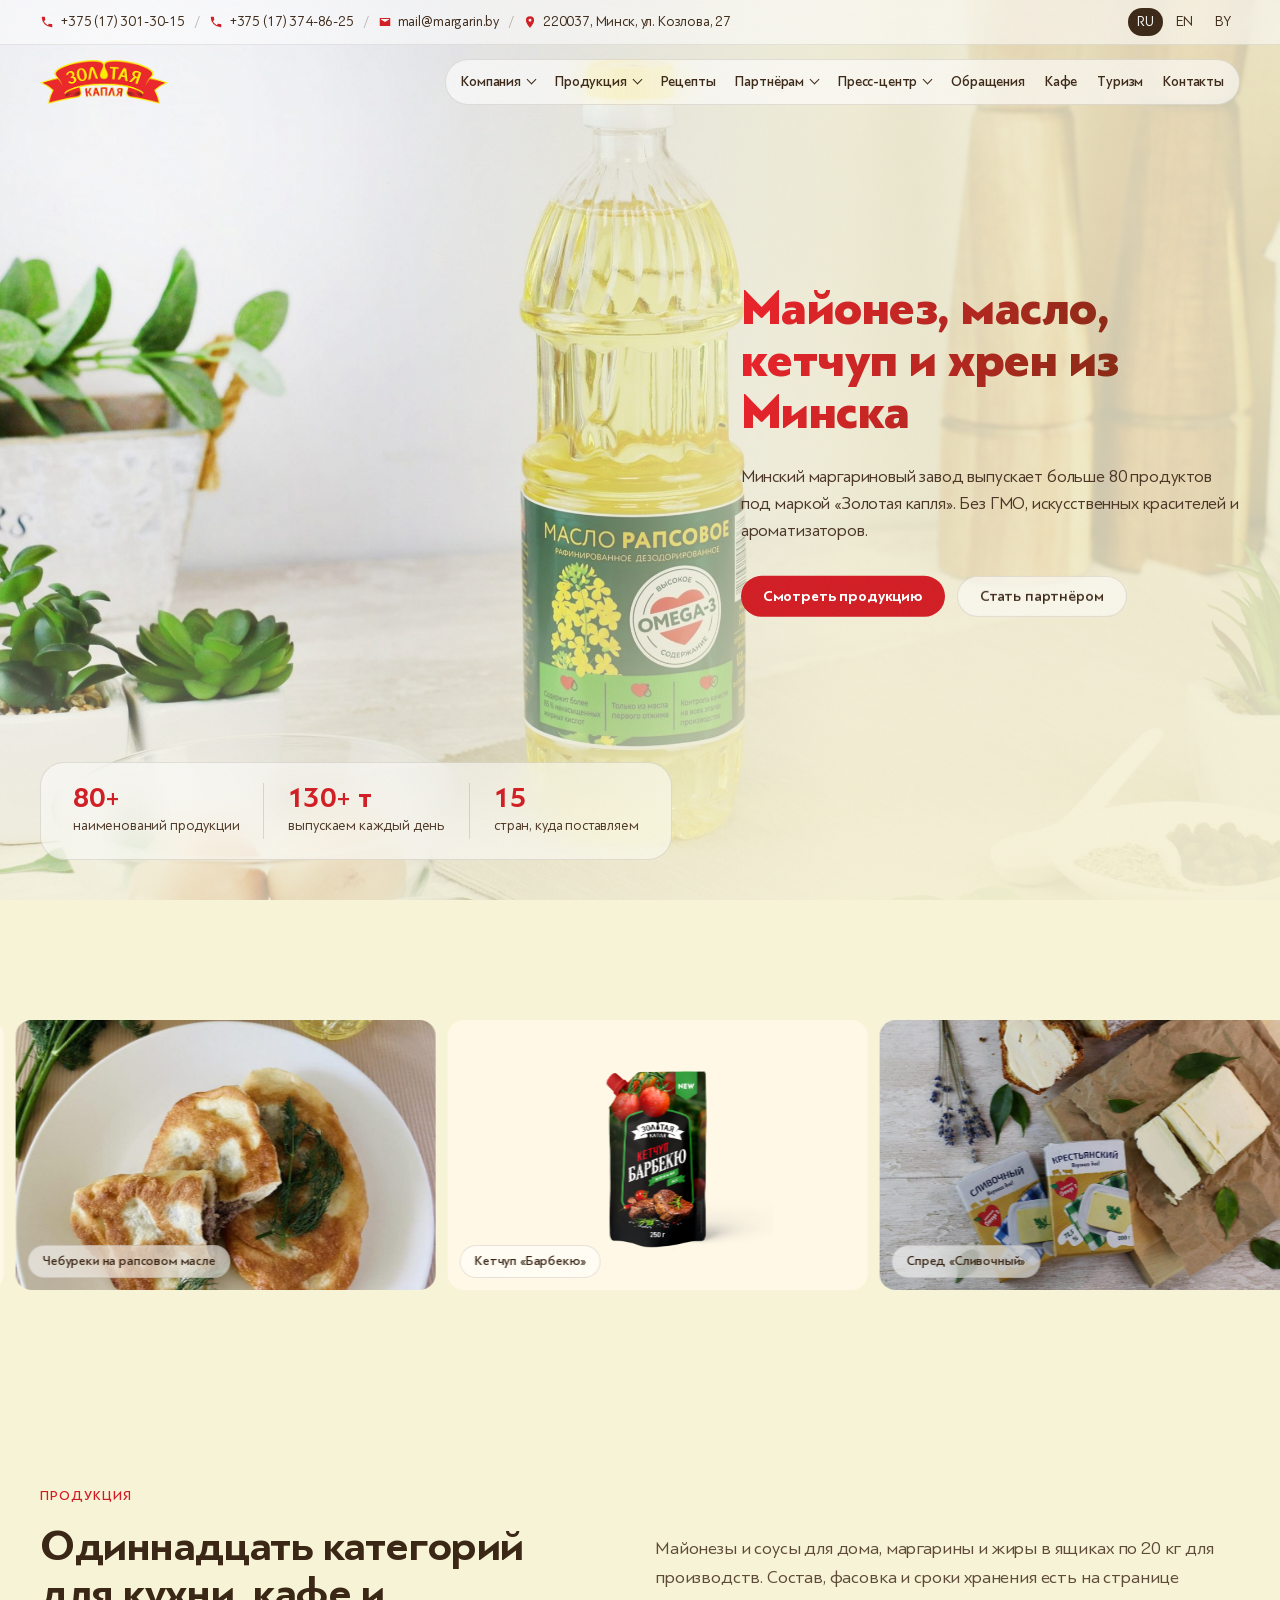
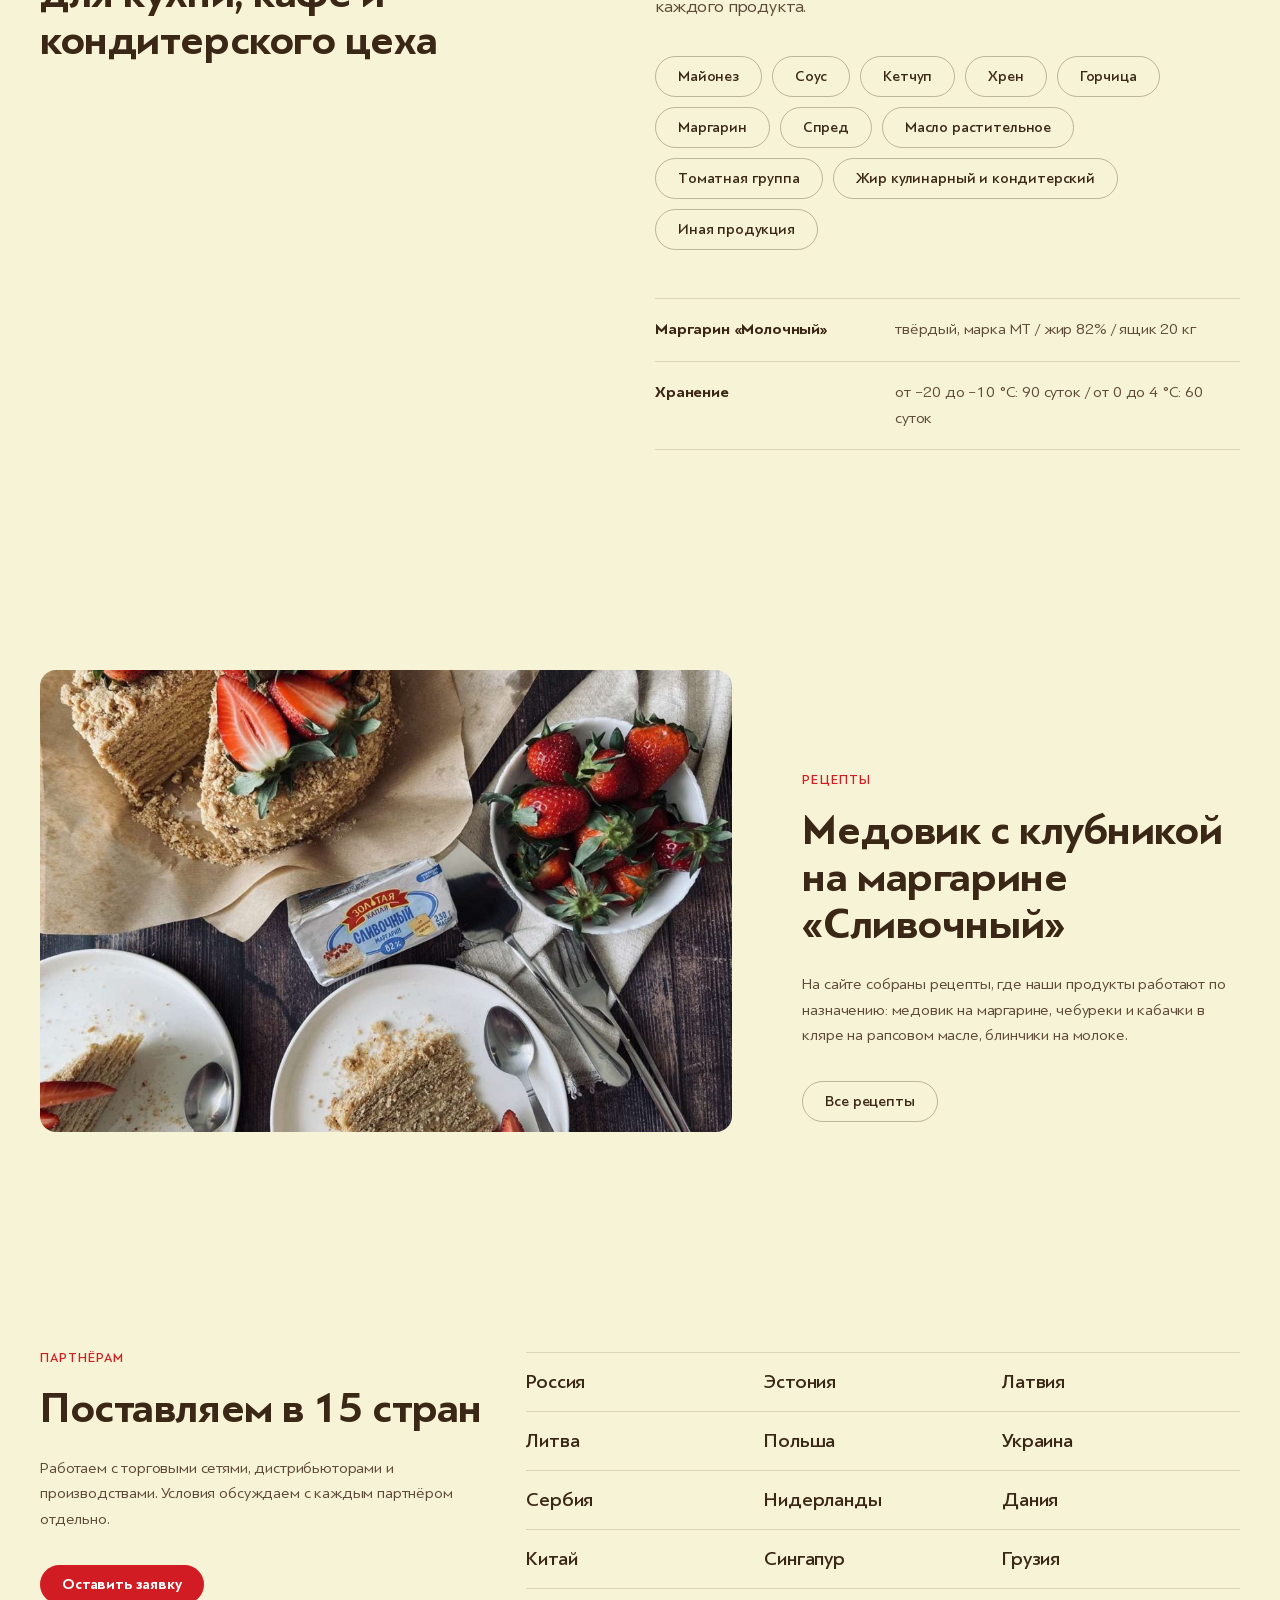
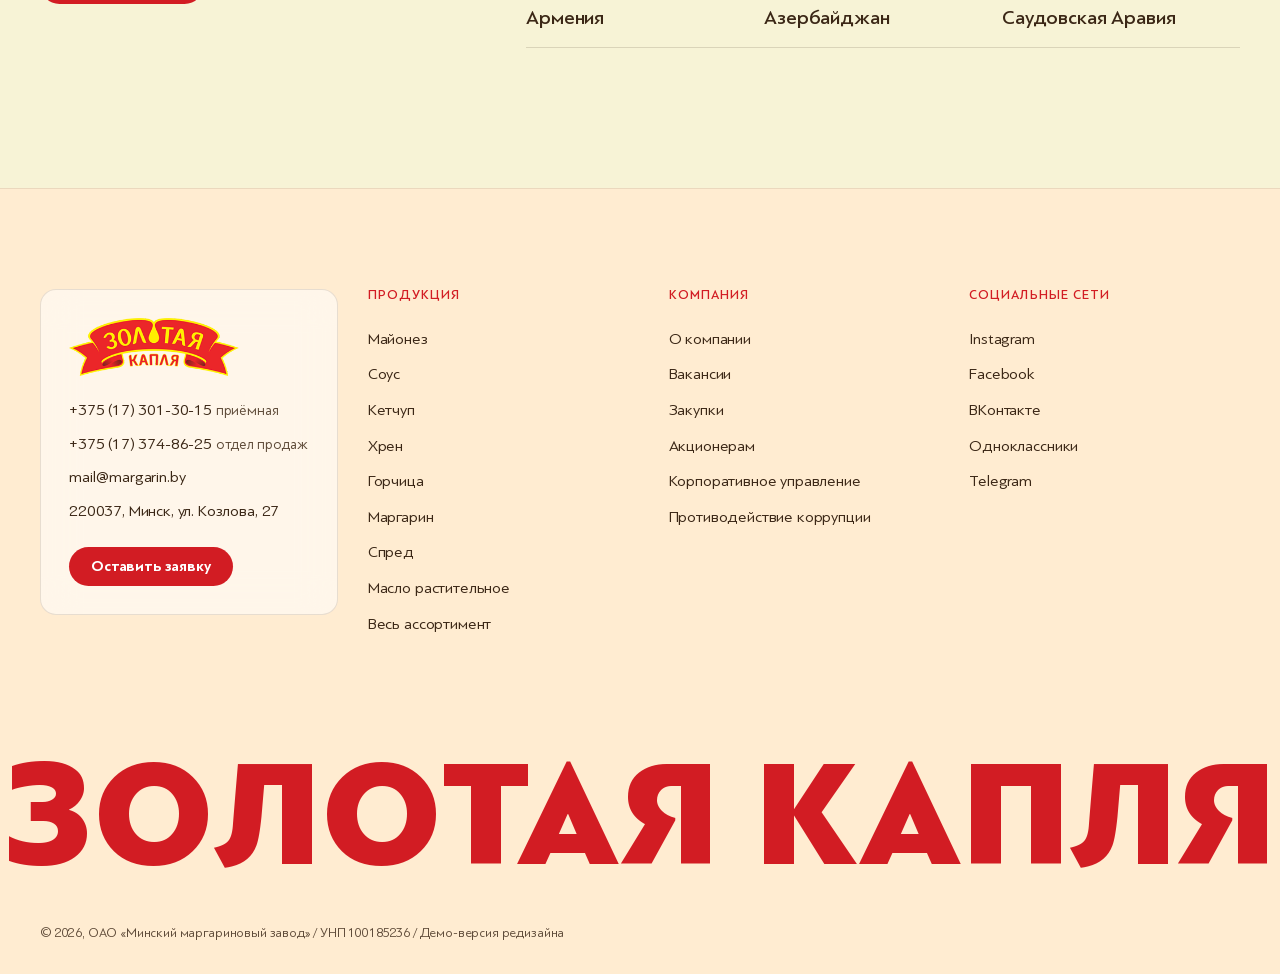
==== commit 3f8f33cf: "v2: full menu with dropdowns, utility contact bar, new footer" ====
--- a/index.html
+++ b/index.html
@@ -4,17 +4,24 @@
 <link rel="stylesheet" href="style.css"></head><body>
 <div class="grain" aria-hidden="true"></div>
 <header class="top">
+ <div class="util"><div class="util-in">
+  <a href="tel:+375173013015"><svg viewBox="0 0 24 24" aria-hidden="true"><path d="M6.6 10.8a15.1 15.1 0 0 0 6.6 6.6l2.2-2.2c.3-.3.7-.4 1-.2 1.1.4 2.3.6 3.6.6.6 0 1 .4 1 1V20c0 .6-.4 1-1 1A17 17 0 0 1 3 4c0-.6.4-1 1-1h3.5c.6 0 1 .4 1 1 0 1.3.2 2.5.6 3.6.1.3 0 .7-.2 1z"/></svg>+375 (17) 301-30-15 <em>приёмная</em></a><i>/</i>
+  <a href="tel:+375173748625"><svg viewBox="0 0 24 24" aria-hidden="true"><path d="M6.6 10.8a15.1 15.1 0 0 0 6.6 6.6l2.2-2.2c.3-.3.7-.4 1-.2 1.1.4 2.3.6 3.6.6.6 0 1 .4 1 1V20c0 .6-.4 1-1 1A17 17 0 0 1 3 4c0-.6.4-1 1-1h3.5c.6 0 1 .4 1 1 0 1.3.2 2.5.6 3.6.1.3 0 .7-.2 1z"/></svg>+375 (17) 374-86-25 <em>отдел продаж</em></a><i>/</i>
+  <a href="mailto:mail@margarin.by"><svg viewBox="0 0 24 24" aria-hidden="true"><path d="M3 5h18v14H3zm2 2v.5l7 4.5 7-4.5V7z"/></svg>mail@margarin.by</a><i>/</i>
+  <a href="contacts.html"><svg viewBox="0 0 24 24" aria-hidden="true"><path d="M12 2a7 7 0 0 0-7 7c0 5 7 13 7 13s7-8 7-13a7 7 0 0 0-7-7zm0 9.5A2.5 2.5 0 1 1 12 6.5a2.5 2.5 0 0 1 0 5z"/></svg>220037, Минск, ул. Козлова, 27</a>
+  <span class="lang"><a href="index.html" aria-current="true">RU</a><a href="https://margarin.by/en/">EN</a><a href="https://margarin.by/by/">BY</a></span>
+ </div></div>
+ <div class="bar">
   <a href="index.html" class="logo"><img src="assets/logo.png" alt="Золотая капля"></a>
-  <nav class="menu" id="menu"><a href="catalog.html">Продукция</a><a href="recipes.html">Рецепты</a><a href="partners.html">Партнёрам</a><a href="about.html">О компании</a><a href="contacts.html">Контакты</a></nav>
-  <div class="lang"><a class="pill glass" href="#">RU</a><a class="pill glass" href="#">EN</a><a class="pill glass" href="#">BY</a></div>
-  <a class="call pill glass" href="tel:+375173748625" aria-label="Позвонить в отдел продаж">Позвонить</a>
+  <nav class="menu" id="menu" aria-label="Главное меню"><ul><li class="has-sub"><a href="about.html">Компания</a><ul class="msub"><li><a href="about.html">О компании</a></li><li><a href="https://margarin.by/vacancies/">Вакансии</a></li><li><a href="https://margarin.by/korporativnoe-upravlenie/struktura-korporativnogo-upravleniya-oao-minskij-margarinovyj-zavod/">Корпоративное управление: структура</a></li><li><a href="https://margarin.by/korporativnoe-upravlenie/korporativnyj-sekretar-oao-minskij-margarinovyj-zavod/">Корпоративный секретарь</a></li><li><a href="https://margarin.by/dokumenty-po-korporativnomu-upravleniyu/">Документы по корпоративному управлению</a></li><li><a href="https://margarin.by/protivodejstvie-korrupczii/">Противодействие коррупции</a></li><li><a href="https://margarin.by/politika/">Политика</a></li><li><a href="https://margarin.by/kachestvo-okazaniya-uslug/">Качество оказания услуг</a></li></ul></li><li class="has-sub"><a href="catalog.html">Продукция</a><ul class="msub"><li><a href="majonez.html">Майонез</a></li><li><a href="https://margarin.by/product/sous/">Соус</a></li><li><a href="https://margarin.by/product/ketchup/">Кетчуп</a></li><li><a href="https://margarin.by/product/hren/">Хрен</a></li><li><a href="https://margarin.by/product/gorchicza/">Горчица</a></li><li><a href="https://margarin.by/product/margarin/">Маргарин</a></li><li><a href="https://margarin.by/product/spred/">Спред</a></li><li><a href="https://margarin.by/product/maslo-rastitelnoe/">Масло растительное</a></li><li><a href="https://margarin.by/product/zhir-kulinarnyj-i-konditerskij/">Жир кулинарный и кондитерский</a></li><li><a href="https://margarin.by/product/inaya-produkcziya/">Иная продукция</a></li><li><a href="https://margarin.by/product/tomatnaya-gruppa/">Томатная группа</a></li><li><a href="https://margarin.by/product/gastronomicheskie-sousy/">Гастрономические соусы</a></li><li><a href="catalog.html">Весь ассортимент</a></li></ul></li><li><a href="recipes.html">Рецепты</a></li><li class="has-sub"><a href="partners.html">Партнёрам</a><ul class="msub"><li><a href="partners.html">Партнёрам</a></li><li><a href="https://margarin.by/partners/zakupki/">Закупки</a></li></ul></li><li class="has-sub"><a href="https://margarin.by/press-centr/news/">Пресс-центр</a><ul class="msub"><li><a href="https://margarin.by/press-centr/news/">Новости</a></li><li><a href="https://margarin.by/press-centr/dlya-akczionerov/o-sobraniyah-akczionerov/">Акционерам: о собраниях</a></li><li><a href="https://margarin.by/press-centr/dlya-akczionerov/o-sobraniyah-akczionerov/raskrytie-informaczii/">Раскрытие информации</a></li><li><a href="https://margarin.by/press-centr/dlya-akczionerov/o-vyplate-dividendov-za-2021-god/">О выплате дивидендов за 2024 год</a></li><li><a href="https://margarin.by/press-centr/dlya-akczionerov/o-sobraniyah-akczionerov/o-sovershennyh-krupnyh-sdelkah/">О совершённых крупных сделках</a></li></ul></li><li><a href="https://margarin.by/obrashheniya/">Обращения</a></li><li><a href="https://margarin.by/kafe/">Кафе</a></li><li><a href="https://margarin.by/turizm/">Туризм</a></li><li><a href="contacts.html">Контакты</a></li></ul></nav>
+  <a class="call pill" href="tel:+375173748625" aria-label="Позвонить в отдел продаж">Позвонить</a>
   <button class="burger pill glass" aria-label="Меню" aria-controls="menu" aria-expanded="false">Меню</button>
+ </div>
 </header>
 
 <section class="hero">
   <img class="hero-bg" src="assets/hero.jpg" alt="Масло рапсовое «Золотая капля» на кухонном столе">
   <div class="hero-shade"></div>
-  <div class="hero-corner tl contacts"><a class="pill glass" href="tel:+375173013015">+375 (17) 301-30-15 / приёмная</a><a class="pill glass" href="tel:+375173748625">+375 (17) 374-86-25 / отдел продаж</a><a class="pill glass" href="mailto:mail@margarin.by">mail@margarin.by</a><span class="pill glass">Минск, ул. Козлова, 27</span></div>
   <div class="hero-col">
     <h1 class="grad">Майонез, масло, кетчуп и хрен из Минска</h1>
     <p>Минский маргариновый завод выпускает больше 80 продуктов под маркой «Золотая капля». Без ГМО, искусственных красителей и ароматизаторов.</p>
@@ -79,13 +86,13 @@
 </section>
 
 <footer class="foot" id="contacts">
-  <div class="wrap foot-row">
-    <div><p class="kick">Приёмная</p><a href="tel:+375173013015">+375 (17) 301-30-15</a></div>
-    <div><p class="kick">Отдел продаж</p><a href="tel:+375173748625">+375 (17) 374-86-25</a></div>
-    <div><p class="kick">Почта</p><a href="mailto:mail@margarin.by">mail@margarin.by</a></div>
-    <div><p class="kick">Адрес</p><span>220037, Минск, ул. Козлова, 27</span></div>
-  </div>
-  <div class="caps" aria-hidden="true"><span id="caps">ЗОЛОТАЯ КАПЛЯ</span></div>
-  <div class="wrap legal">ОАО «Минский маргариновый завод» / УНП 100185236 / Демо-прототип редизайна, не рабочий сайт</div>
+ <div class="wrap fgrid">
+  <div class="fcard glass"><img src="assets/logo.png" alt="Золотая капля" width="170">
+   <a href="tel:+375173013015">+375 (17) 301-30-15 <em>приёмная</em></a><a href="tel:+375173748625">+375 (17) 374-86-25 <em>отдел продаж</em></a><a href="mailto:mail@margarin.by">mail@margarin.by</a><span>220037, Минск, ул. Козлова, 27</span>
+   <a class="pill solid" href="partners.html#form">Оставить заявку</a></div>
+  <div class="fcol"><p class="kick">Продукция</p><ul><li><a href="majonez.html">Майонез</a></li><li><a href="https://margarin.by/product/sous/">Соус</a></li><li><a href="https://margarin.by/product/ketchup/">Кетчуп</a></li><li><a href="https://margarin.by/product/hren/">Хрен</a></li><li><a href="https://margarin.by/product/gorchicza/">Горчица</a></li><li><a href="https://margarin.by/product/margarin/">Маргарин</a></li><li><a href="https://margarin.by/product/spred/">Спред</a></li><li><a href="https://margarin.by/product/maslo-rastitelnoe/">Масло растительное</a></li><li><a href="catalog.html">Весь ассортимент</a></li></ul></div><div class="fcol"><p class="kick">Компания</p><ul><li><a href="about.html">О компании</a></li><li><a href="https://margarin.by/vacancies/">Вакансии</a></li><li><a href="https://margarin.by/partners/zakupki/">Закупки</a></li><li><a href="https://margarin.by/press-centr/dlya-akczionerov/o-sobraniyah-akczionerov/">Акционерам</a></li><li><a href="https://margarin.by/korporativnoe-upravlenie/struktura-korporativnogo-upravleniya-oao-minskij-margarinovyj-zavod/">Корпоративное управление</a></li><li><a href="https://margarin.by/protivodejstvie-korrupczii/">Противодействие коррупции</a></li></ul></div><div class="fcol"><p class="kick">Социальные сети</p><ul><li><a href="https://www.instagram.com/zolotaya.kaplya/" target=_blank rel=noopener>Instagram</a></li><li><a href="https://www.facebook.com/Золотая-капля-111046814031372/" target=_blank rel=noopener>Facebook</a></li><li><a href="https://vk.com/club196936487" target=_blank rel=noopener>ВКонтакте</a></li><li><a href="https://ok.ru/group/63761219059759" target=_blank rel=noopener>Одноклассники</a></li><li><a href="https://t.me/zolotayakaplya/" target=_blank rel=noopener>Telegram</a></li></ul></div>
+ </div>
+ <div class="caps" aria-hidden="true"><span id="caps">ЗОЛОТАЯ КАПЛЯ</span></div>
+ <div class="wrap legal">© 2026, ОАО «Минский маргариновый завод» / УНП 100185236 / Демо-версия редизайна</div>
 </footer>
 <script src="main.js"></script></body></html>
--- a/style.css
+++ b/style.css
@@ -23,7 +23,7 @@
 .hero{position:relative;height:100vh;min-height:680px;overflow:hidden}
 .hero-bg{position:absolute;inset:0;width:100%;height:100%;object-fit:cover;object-position:40% 50%}
 .hero-shade{position:absolute;inset:0;background:linear-gradient(90deg,rgba(247,243,214,0) 30%,rgba(247,243,214,.82) 66%),linear-gradient(0deg,rgba(247,243,214,.7),rgba(247,243,214,0) 40%)}
-.hero-corner.tl{position:absolute;left:40px;top:110px}
+
 .hero-col{position:absolute;right:40px;top:50%;transform:translateY(-50%);width:39vw;max-width:620px}
 .grad{font:900 clamp(34px,3.9vw,64px)/1.04 var(--disp);letter-spacing:-.01em;background:linear-gradient(100deg,#E82028 5%,#7A2A10 85%);-webkit-background-clip:text;background-clip:text;color:transparent}
 .hero-col p{margin:24px 0 32px;max-width:500px;color:#4A3423;font-size:17px}.btns{display:flex;gap:12px;flex-wrap:wrap}
@@ -130,3 +130,46 @@
  .prod,.rlay,.rec,.chan,.docs,.formlay,.ab2,.ct,.deps{grid-template-columns:1fr}.rbigs{grid-template-columns:1fr 1fr}.rec-r{position:static}.timeline{grid-template-columns:1fr}.rform{grid-template-columns:1fr}.facts{gap:20px}.facts b{font-size:30px}
 }
 @media(max-width:900px){.rec-r{order:-1}}
+.ingbox b{white-space:nowrap}
+/* ===== v2 header ===== */
+.top{display:block;padding:0}.top.inner{position:relative}
+.util{border-bottom:1px solid rgba(59,39,22,.1);background:rgba(255,255,255,.55);backdrop-filter:blur(14px);-webkit-backdrop-filter:blur(14px)}
+.util-in{max-width:1520px;margin:0 auto;padding:8px 40px;display:flex;align-items:center;gap:10px;font-size:14px;color:var(--ink);white-space:nowrap}
+.util-in a{display:inline-flex;align-items:center;gap:6px;transition:color .3s var(--e)}.util-in a:hover{color:var(--acc)}
+.util-in svg{width:14px;height:14px;fill:var(--acc);flex:none}.util-in em{font-style:normal;color:var(--mute)}.util-in i{font-style:normal;color:rgba(59,39,22,.35)}
+.util .lang{margin-left:auto;display:flex;gap:4px}.util .lang a{padding:3px 9px;border-radius:999px}.util .lang a[aria-current]{background:var(--ink);color:#fff}
+.bar{max-width:1520px;margin:0 auto;padding:14px 40px;display:flex;align-items:center;gap:20px}
+.bar .logo img{height:50px}
+.menu{margin-left:auto;display:block;padding:5px;border-radius:999px;background:rgba(255,255,255,.62);backdrop-filter:blur(18px);-webkit-backdrop-filter:blur(18px);border:1px solid rgba(59,39,22,.12)}
+.menu>ul{display:flex;gap:0}.menu li{position:relative}
+.menu>ul>li>a{display:block;padding:10px 13px;border-radius:999px;font:500 15px/1 var(--txt);white-space:nowrap;transition:background .3s var(--e),color .3s var(--e)}
+.menu>ul>li>a:hover,.menu>ul>li:focus-within>a{background:rgba(59,39,22,.08);color:var(--acc)}
+.has-sub>a:after{content:"";display:inline-block;width:6px;height:6px;border:solid currentColor;border-width:0 1.5px 1.5px 0;transform:rotate(45deg);margin:0 0 3px 7px}
+.msub{position:absolute;top:calc(100% + 10px);left:0;min-width:260px;padding:8px;border-radius:16px;background:rgba(255,255,255,.95);backdrop-filter:blur(18px);-webkit-backdrop-filter:blur(18px);border:1px solid rgba(59,39,22,.12);box-shadow:0 12px 30px rgba(59,39,22,.12);opacity:0;visibility:hidden;transform:translateY(-4px);transition:opacity .3s var(--e),transform .3s var(--e),visibility .3s;z-index:60}
+.msub:before{content:"";position:absolute;left:0;right:0;top:-12px;height:12px}
+.has-sub:hover .msub,.has-sub:focus-within .msub{opacity:1;visibility:visible;transform:none}
+.msub a{display:block;padding:9px 12px;border-radius:10px;font-size:15px;line-height:1.3}.msub a:hover{background:rgba(59,39,22,.06);color:var(--acc)}
+.menu>ul>li:nth-last-child(-n+3) .msub{left:auto;right:0}
+.burger,.call{display:none}
+@media(max-width:1360px){.menu>ul>li>a{padding:10px 10px;font-size:14px}.bar{gap:14px}.bar .logo img{height:44px}.util-in em{display:none}}
+@media(max-width:1180px) and (min-width:901px){.util-in a[href="contacts.html"]{display:none}.util-in a[href="contacts.html"]+*{display:none}}
+@media(max-width:900px){
+ .util{display:none}.bar{padding:14px 16px;gap:10px}.bar .logo img{height:40px}
+ .call{display:inline-flex;margin-left:auto;padding:10px 16px;background:var(--acc);color:#fff;font-weight:700;border:0}
+ .burger{display:inline-flex;margin-left:0;cursor:pointer;color:var(--ink);background:rgba(255,255,255,.62)}
+ .menu{display:none;margin:0}
+ .menu.open{display:block;position:absolute;top:68px;left:12px;right:12px;border-radius:16px;padding:8px;background:rgba(255,255,255,.96);max-height:calc(100vh - 84px);overflow:auto;z-index:70}
+ .menu.open>ul{flex-direction:column}.menu.open>ul>li>a{padding:14px 12px;font-size:18px;font-weight:700}
+ .has-sub>a:after{display:none}
+ .msub{position:static;opacity:1;visibility:visible;transform:none;box-shadow:none;border:0;background:none;padding:0 0 8px 12px;min-width:0;backdrop-filter:none}
+ .msub a{font-size:15px;padding:7px 12px;color:var(--mute)}
+}
+/* ===== v2 footer ===== */
+.foot{padding:100px 0 30px;background:var(--bg2);border-top:1px solid rgba(59,39,22,.1)}
+.fgrid{display:grid;grid-template-columns:1.1fr 1fr 1fr 1fr;gap:30px;align-items:start}
+.fcard{border-radius:16px;padding:28px;display:flex;flex-direction:column;gap:8px;align-items:flex-start}.fcard img{margin-bottom:14px}
+.fcard a,.fcard span{font-size:16px}.fcard em{font-style:normal;color:var(--mute);font-size:14px}.fcard a:hover{color:var(--acc)}.fcard .pill{margin-top:14px;font-size:15px}
+.fcol ul li a{display:inline-block;padding:5px 0;font-size:16px;transition:color .3s var(--e)}.fcol ul li a:hover{color:var(--acc)}
+@media(max-width:900px){.fgrid{grid-template-columns:1fr 1fr}.fcard{grid-column:1/-1}.foot{padding:64px 0 24px}}
+
+.menu.open .msub a{padding:7px 12px;font-size:15px}
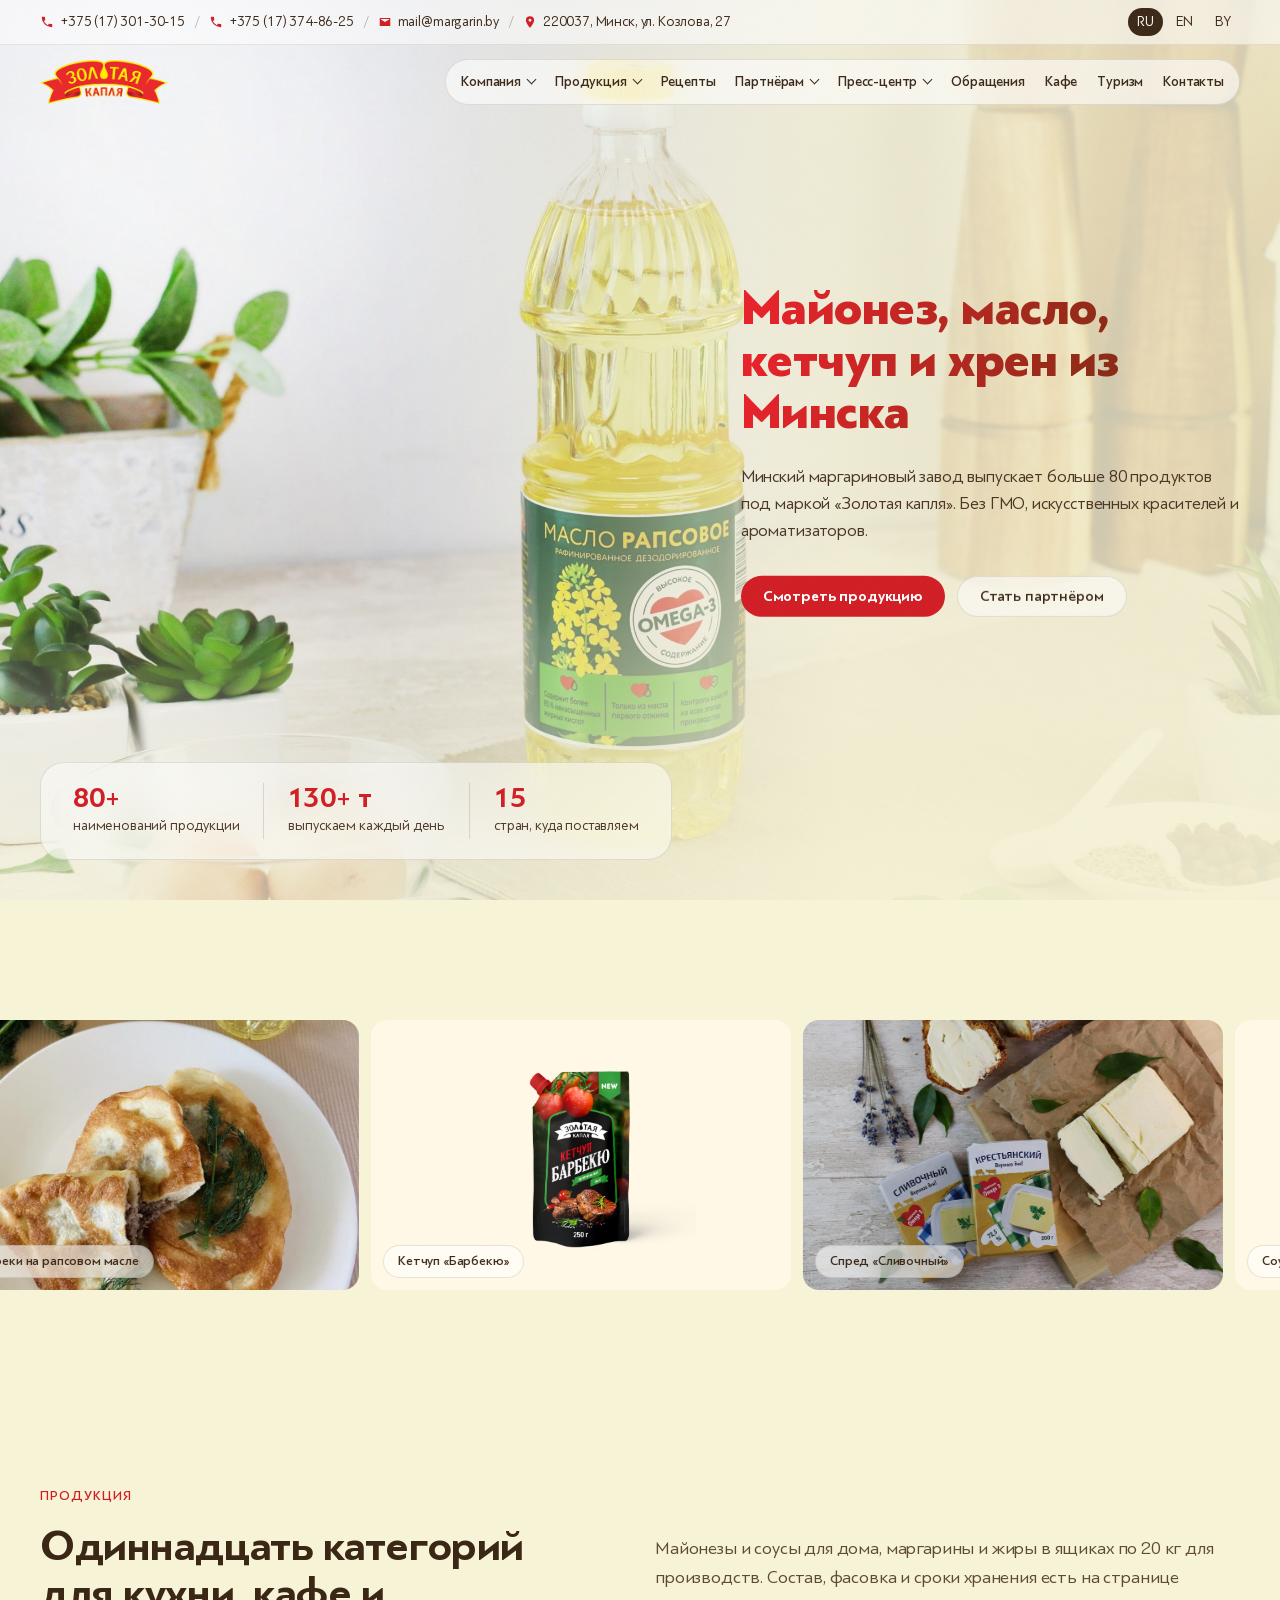
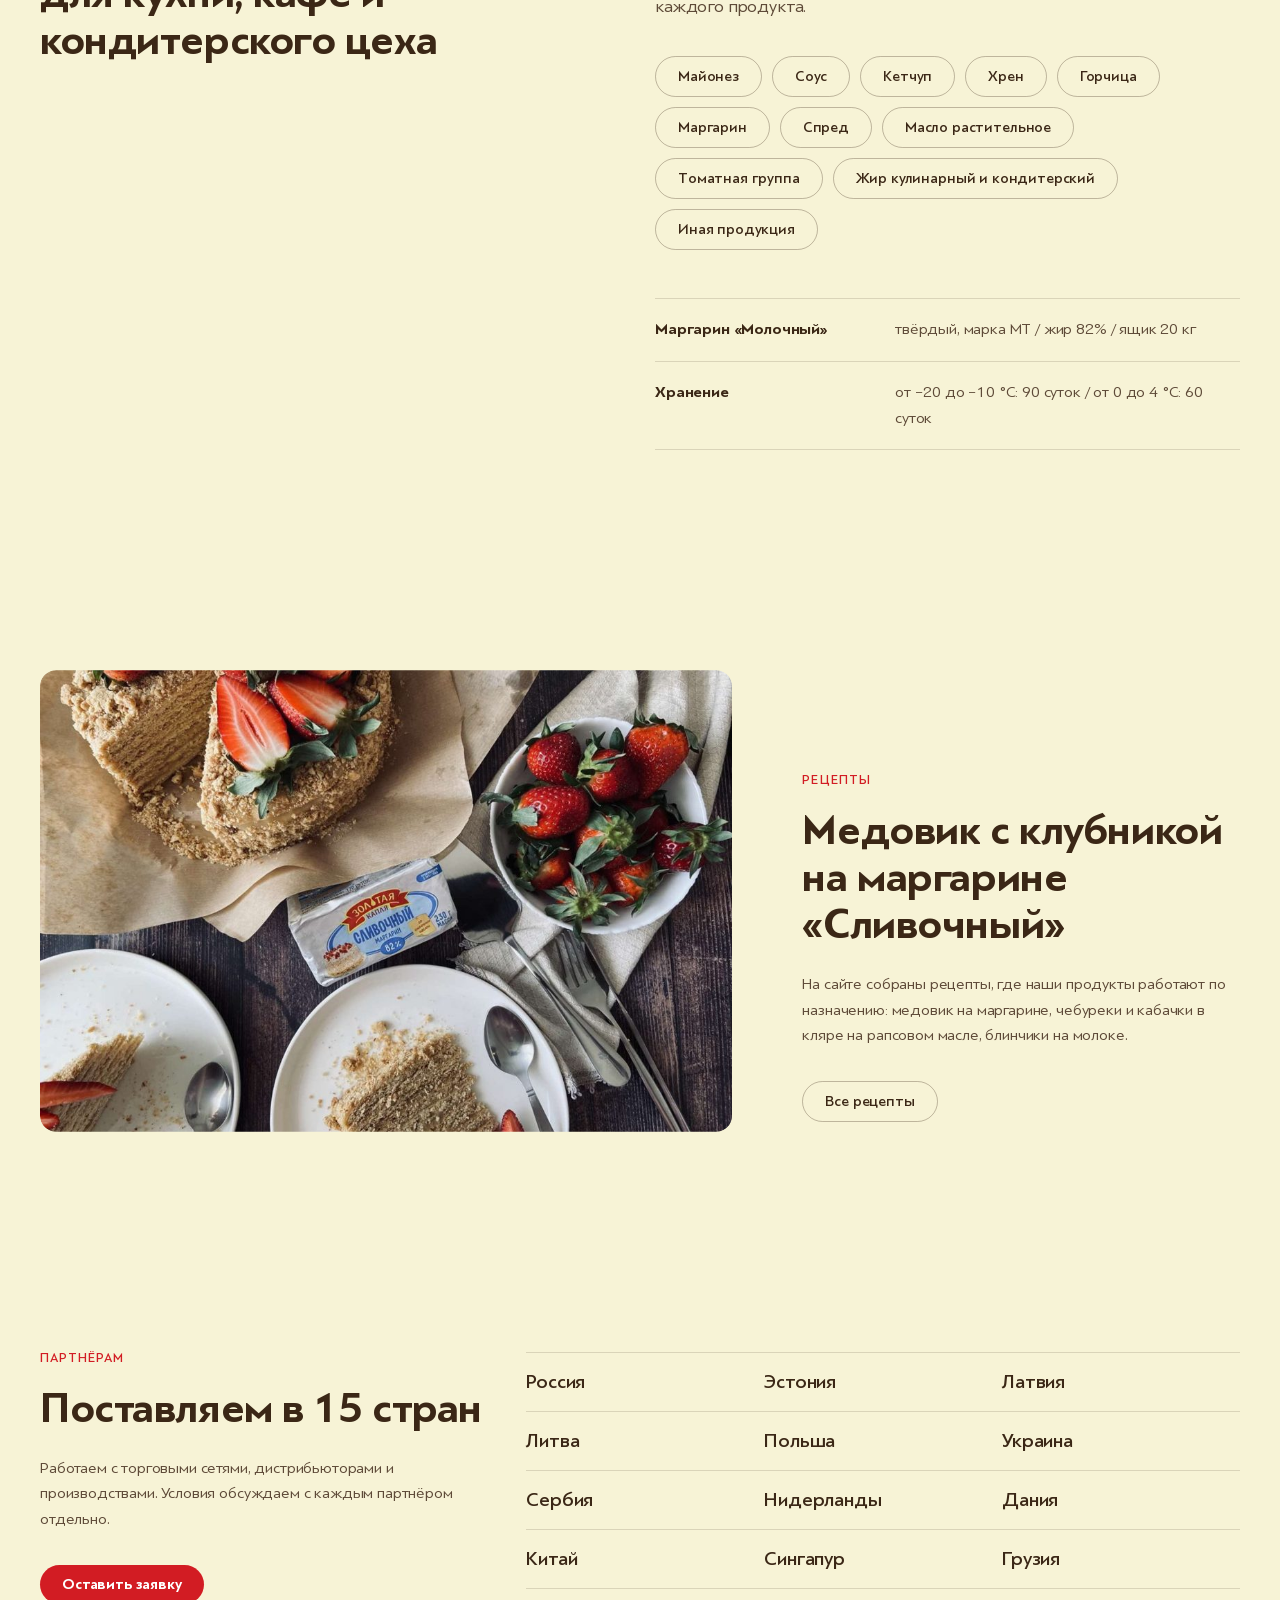
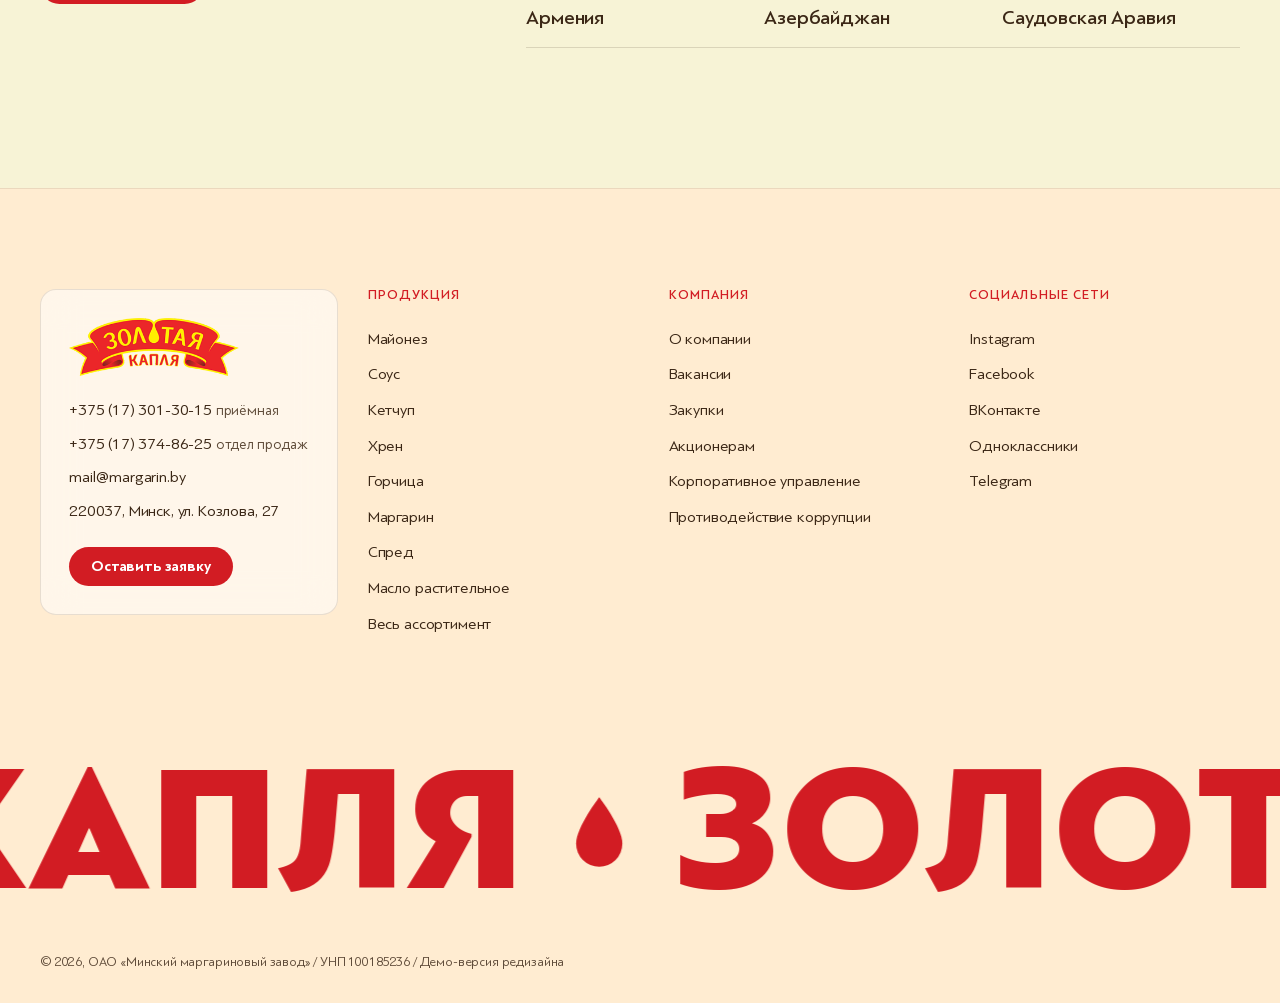
==== commit f5975d45: "Footer caps as reverse marquee" ====
--- a/index.html
+++ b/index.html
@@ -92,7 +92,7 @@
    <a class="pill solid" href="partners.html#form">Оставить заявку</a></div>
   <div class="fcol"><p class="kick">Продукция</p><ul><li><a href="majonez.html">Майонез</a></li><li><a href="https://margarin.by/product/sous/">Соус</a></li><li><a href="https://margarin.by/product/ketchup/">Кетчуп</a></li><li><a href="https://margarin.by/product/hren/">Хрен</a></li><li><a href="https://margarin.by/product/gorchicza/">Горчица</a></li><li><a href="https://margarin.by/product/margarin/">Маргарин</a></li><li><a href="https://margarin.by/product/spred/">Спред</a></li><li><a href="https://margarin.by/product/maslo-rastitelnoe/">Масло растительное</a></li><li><a href="catalog.html">Весь ассортимент</a></li></ul></div><div class="fcol"><p class="kick">Компания</p><ul><li><a href="about.html">О компании</a></li><li><a href="https://margarin.by/vacancies/">Вакансии</a></li><li><a href="https://margarin.by/partners/zakupki/">Закупки</a></li><li><a href="https://margarin.by/press-centr/dlya-akczionerov/o-sobraniyah-akczionerov/">Акционерам</a></li><li><a href="https://margarin.by/korporativnoe-upravlenie/struktura-korporativnogo-upravleniya-oao-minskij-margarinovyj-zavod/">Корпоративное управление</a></li><li><a href="https://margarin.by/protivodejstvie-korrupczii/">Противодействие коррупции</a></li></ul></div><div class="fcol"><p class="kick">Социальные сети</p><ul><li><a href="https://www.instagram.com/zolotaya.kaplya/" target=_blank rel=noopener>Instagram</a></li><li><a href="https://www.facebook.com/Золотая-капля-111046814031372/" target=_blank rel=noopener>Facebook</a></li><li><a href="https://vk.com/club196936487" target=_blank rel=noopener>ВКонтакте</a></li><li><a href="https://ok.ru/group/63761219059759" target=_blank rel=noopener>Одноклассники</a></li><li><a href="https://t.me/zolotayakaplya/" target=_blank rel=noopener>Telegram</a></li></ul></div>
  </div>
- <div class="caps" aria-hidden="true"><span id="caps">ЗОЛОТАЯ КАПЛЯ</span></div>
+ <div class="caps" aria-hidden="true"><div class="caps-track" id="capsTrack"><div class="caps-set"><span class="cw">ЗОЛОТАЯ КАПЛЯ</span><svg class="cdrop" viewBox="0 0 24 32" aria-hidden="true"><path d="M12 1C12 1 2 14 2 21a10 10 0 0 0 20 0C22 14 12 1 12 1z"/></svg><span class="cw">ЗОЛОТАЯ КАПЛЯ</span><svg class="cdrop" viewBox="0 0 24 32" aria-hidden="true"><path d="M12 1C12 1 2 14 2 21a10 10 0 0 0 20 0C22 14 12 1 12 1z"/></svg><span class="cw">ЗОЛОТАЯ КАПЛЯ</span><svg class="cdrop" viewBox="0 0 24 32" aria-hidden="true"><path d="M12 1C12 1 2 14 2 21a10 10 0 0 0 20 0C22 14 12 1 12 1z"/></svg></div></div></div>
  <div class="wrap legal">© 2026, ОАО «Минский маргариновый завод» / УНП 100185236 / Демо-версия редизайна</div>
 </footer>
 <script src="main.js"></script></body></html>
--- a/style.css
+++ b/style.css
@@ -173,3 +173,34 @@
 @media(max-width:900px){.fgrid{grid-template-columns:1fr 1fr}.fcard{grid-column:1/-1}.foot{padding:64px 0 24px}}
 
 .menu.open .msub a{padding:7px 12px;font-size:15px}
+/* ===== v3 supporting motion (belev-inspired) ===== */
+:root{--e:cubic-bezier(.215,.61,.355,1)}
+.js-anim .rv{opacity:0;transform:translateY(24px);transition:opacity .6s var(--e),transform .6s var(--e);transition-delay:var(--d,0s)}
+.js-anim .rv.in{opacity:1;transform:none}
+.ln{display:inline-block;overflow:hidden;vertical-align:top;padding-bottom:.08em;margin-bottom:-.08em}
+.ln>span{display:inline-block}
+.js-anim .ln>span{transform:translateY(108%);transition:transform .6s var(--e);transition-delay:var(--d,0s)}
+.js-anim .in .ln>span{transform:none}
+.js-anim .gm{clip-path:inset(0 0 100% 0);transform:translateY(20px);transition:clip-path .6s var(--e),transform .6s var(--e)}
+.js-anim .gm.in{clip-path:inset(0 0 -10% 0);transform:none}
+.js-anim .im{clip-path:inset(12% 6% 12% 6% round 16px);transition:clip-path .6s var(--e)}
+.js-anim .im img{scale:1.08;transition:scale .6s var(--e)}
+.js-anim .im.in{clip-path:inset(0 0 0 0 round 16px)}.js-anim .im.in img{scale:1}
+.js-anim .hero-bg{clip-path:inset(4% 4% 4% 4% round 16px);scale:1.06;transition:clip-path .6s var(--e),scale .6s var(--e)}
+.js-anim .hero.in .hero-bg{clip-path:inset(0 0 0 0 round 0);scale:1}
+.hero-bg{translate:0 var(--py,0)}
+.top .bar{transition:background .5s var(--e),box-shadow .5s var(--e)}
+.btn-arrow,.pill.solid,.pill.line,.pill.glass{transition:background .3s var(--e),color .3s var(--e),border-color .3s var(--e),transform .3s var(--e)}
+.pill.solid:hover{transform:translateY(-2px)}
+.rbig img,.recipe-ph img,.crow img{transition:transform .6s var(--e),scale .6s var(--e)}
+.recipe-ph:hover img,.crow:hover img{transform:scale(1.04)}
+@media(prefers-reduced-motion:reduce){.js-anim .rv,.js-anim .ln>span,.js-anim .gm,.js-anim .im,.js-anim .im img,.js-anim .hero-bg{opacity:1!important;transform:none!important;clip-path:none!important;scale:1!important;transition:none!important}}
+.top.inner{position:sticky;top:0;z-index:40}.top.inner .util{transition:margin .5s var(--e)}
+.top.inner .bar.scrolled{background:rgba(247,243,214,.82);backdrop-filter:blur(16px);-webkit-backdrop-filter:blur(16px);box-shadow:0 1px 0 rgba(59,39,22,.1);max-width:none;padding-left:max(40px,calc((100vw - 1440px)/2));padding-right:max(40px,calc((100vw - 1440px)/2))}
+/* footer caps marquee */
+.caps{overflow:hidden;margin:100px 0 30px;white-space:nowrap;line-height:1}
+.caps-track{display:flex;width:max-content;will-change:transform}
+.caps-set{display:flex;align-items:center;flex:none}
+.caps .cw{font:900 180px/1 var(--disp);letter-spacing:0;text-transform:uppercase;color:var(--acc);padding:0 .25em}
+.caps .cdrop{width:56px;height:74px;fill:var(--acc);flex:none;margin:0 .15em}
+@media(max-width:900px){.caps .cw{font-size:72px}.caps .cdrop{width:24px;height:32px}.caps{margin:64px 0 24px}}
